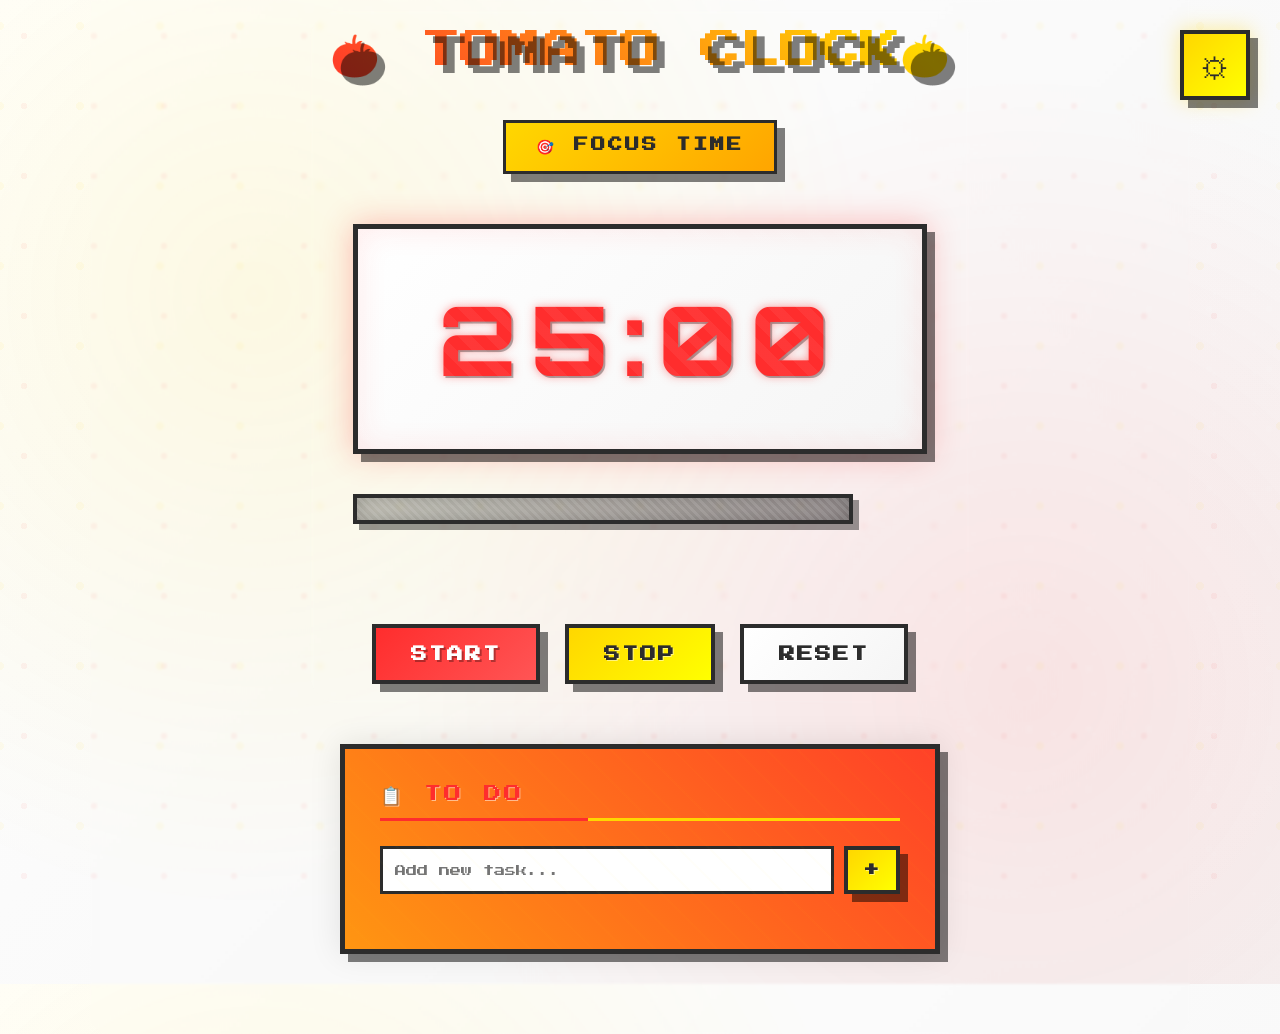
==== index.html @ a5214649 "Add tomato clock page. Co-authored-by: Cursor <cursoragent@cursor.com>" ====
<!DOCTYPE html>
<html lang="zh-CN">
<head>
    <meta charset="UTF-8">
    <meta name="viewport" content="width=device-width, initial-scale=1.0">
    <title>🍅 TOMATO CLOCK🍅 - 像素番茄时钟</title>
    <style>
        @import url('https://fonts.googleapis.com/css2?family=Press+Start+2P&display=swap');
        @import url('https://fonts.googleapis.com/css2?family=Orbitron:wght@400;700;900&display=swap');
        
        * {
            margin: 0;
            padding: 0;
            box-sizing: border-box;
        }

        :root {
            --primary-red: #FF2D2D;
            --secondary-red: #CC0000;
            --bright-red: #FF5555;
            --primary-yellow: #FFD700;
            --secondary-yellow: #FFA500;
            --bright-yellow: #FFFF00;
            --pure-white: #FFFFFF;
            --light-gray: #F5F5F5;
            --dark-gray: #2C2C2C;
            --pixel-shadow: 6px 6px 0px rgba(0,0,0,0.4);
            --pixel-shadow-small: 3px 3px 0px rgba(0,0,0,0.3);
            --pixel-shadow-large: 8px 8px 0px rgba(0,0,0,0.5);
            --glow-red: 0 0 20px rgba(255, 45, 45, 0.6);
            --glow-yellow: 0 0 20px rgba(255, 215, 0, 0.6);
            --glow-white: 0 0 15px rgba(255, 255, 255, 0.8);
        }

        body {
            font-family: 'Press Start 2P', cursive;
            min-height: 100vh;
            background: 
                radial-gradient(circle at 20% 30%, rgba(255, 215, 0, 0.1) 0%, transparent 50%),
                radial-gradient(circle at 80% 70%, rgba(255, 45, 45, 0.1) 0%, transparent 50%),
                linear-gradient(135deg, var(--pure-white) 0%, var(--light-gray) 100%);
            color: var(--dark-gray);
            overflow-x: hidden;
            transition: all 0.8s cubic-bezier(0.4, 0, 0.2, 1);
            position: relative;
        }

        body::before {
            content: '';
            position: fixed;
            top: 0;
            left: 0;
            right: 0;
            bottom: 0;
            background: 
                repeating-linear-gradient(
                    0deg,
                    transparent,
                    transparent 98px,
                    rgba(255, 255, 255, 0.03) 100px
                ),
                repeating-linear-gradient(
                    90deg,
                    transparent,
                    transparent 98px,
                    rgba(255, 255, 255, 0.03) 100px
                );
            pointer-events: none;
            z-index: 1;
        }

        body.work-mode {
            background: 
                radial-gradient(circle at 30% 40%, rgba(255, 85, 85, 0.3) 0%, transparent 50%),
                radial-gradient(circle at 70% 60%, rgba(204, 0, 0, 0.2) 0%, transparent 50%),
                linear-gradient(135deg, var(--primary-red) 0%, var(--secondary-red) 100%);
            color: var(--pure-white);
            box-shadow: inset 0 0 100px rgba(255, 45, 45, 0.1);
        }

        body.short-break-mode {
            background: 
                radial-gradient(circle at 40% 30%, rgba(255, 255, 0, 0.3) 0%, transparent 50%),
                radial-gradient(circle at 60% 70%, rgba(255, 165, 0, 0.2) 0%, transparent 50%),
                linear-gradient(135deg, var(--primary-yellow) 0%, var(--secondary-yellow) 100%);
            color: var(--dark-gray);
            box-shadow: inset 0 0 100px rgba(255, 215, 0, 0.1);
        }

        body.long-break-mode {
            background: 
                radial-gradient(circle at 50% 20%, rgba(255, 255, 0, 0.4) 0%, transparent 60%),
                radial-gradient(circle at 30% 80%, rgba(255, 165, 0, 0.3) 0%, transparent 50%),
                linear-gradient(135deg, var(--secondary-yellow) 0%, var(--bright-yellow) 50%, var(--primary-yellow) 100%);
            color: var(--dark-gray);
            box-shadow: inset 0 0 120px rgba(255, 215, 0, 0.15);
        }

        /* 像素装饰元素 */
        .pixel-bg {
            position: fixed;
            top: 0;
            left: 0;
            width: 100%;
            height: 100%;
            background-image: 
                radial-gradient(circle at 15% 15%, rgba(255,255,255,0.08) 3px, transparent 3px),
                radial-gradient(circle at 85% 85%, rgba(255,255,255,0.08) 2px, transparent 2px),
                radial-gradient(circle at 50% 20%, rgba(255,215,0,0.05) 4px, transparent 4px),
                radial-gradient(circle at 20% 80%, rgba(255,45,45,0.05) 3px, transparent 3px);
            background-size: 60px 60px, 40px 40px, 80px 80px, 70px 70px;
            background-position: 0 0, 20px 20px, 40px 10px, 10px 50px;
            pointer-events: none;
            z-index: 2;
            animation: pixelFloat 20s linear infinite;
        }

        @keyframes pixelFloat {
            0% { transform: translate(0, 0); }
            25% { transform: translate(-10px, -5px); }
            50% { transform: translate(0, -10px); }
            75% { transform: translate(10px, -5px); }
            100% { transform: translate(0, 0); }
        }

        .container {
            display: flex;
            flex-direction: column;
            align-items: center;
            max-width: 1000px;
            margin: 0 auto;
            padding: 30px;
            min-height: 100vh;
            position: relative;
            z-index: 10;
        }

        .container::before {
            content: '';
            position: absolute;
            top: -50px;
            left: -50px;
            right: -50px;
            bottom: -50px;
            background: rgba(255, 255, 255, 0.02);
            backdrop-filter: blur(1px);
            border-radius: 20px;
            z-index: -1;
        }

        /* 主计时器区域 */
        .main-timer {
            display: flex;
            flex-direction: column;
            align-items: center;
            justify-content: center;
            margin-bottom: 60px;
            position: relative;
        }

        .main-timer::before {
            content: '';
            position: absolute;
            top: -20px;
            left: -20px;
            right: -20px;
            bottom: -20px;
            background: rgba(255, 255, 255, 0.03);
            backdrop-filter: blur(2px);
            border-radius: 30px;
            z-index: -1;
        }

        .app-title {
            font-size: 2.5rem;
            margin-bottom: 40px;
            text-shadow: var(--pixel-shadow-large);
            animation: float 3s ease-in-out infinite, glow 2s ease-in-out infinite alternate;
            background: linear-gradient(45deg, var(--primary-red), var(--primary-yellow), var(--primary-red));
            background-size: 200% 200%;
            -webkit-background-clip: text;
            -webkit-text-fill-color: transparent;
            background-clip: text;
            position: relative;
        }

        .work-mode .app-title {
            background: linear-gradient(45deg, var(--pure-white), var(--bright-yellow), var(--pure-white));
            background-size: 200% 200%;
            -webkit-background-clip: text;
            -webkit-text-fill-color: transparent;
            background-clip: text;
            filter: drop-shadow(0 0 10px rgba(255, 255, 255, 0.8));
        }

        @keyframes float {
            0%, 100% { transform: translateY(0px) rotate(0deg); }
            25% { transform: translateY(-8px) rotate(1deg); }
            50% { transform: translateY(-15px) rotate(0deg); }
            75% { transform: translateY(-8px) rotate(-1deg); }
        }

        @keyframes glow {
            0% { filter: drop-shadow(0 0 10px rgba(255, 45, 45, 0.3)); }
            100% { filter: drop-shadow(0 0 20px rgba(255, 215, 0, 0.6)); }
        }

        .mode-badge {
            background: linear-gradient(135deg, var(--primary-yellow), var(--secondary-yellow));
            color: var(--dark-gray);
            padding: 15px 30px;
            border-radius: 0;
            font-size: 0.9rem;
            margin-bottom: 50px;
            box-shadow: var(--pixel-shadow-large);
            text-transform: uppercase;
            letter-spacing: 3px;
            border: 3px solid var(--dark-gray);
            position: relative;
            overflow: hidden;
            font-weight: bold;
            animation: badgePulse 2s ease-in-out infinite;
        }

        .mode-badge::before {
            content: '';
            position: absolute;
            top: 0;
            left: -100%;
            width: 100%;
            height: 100%;
            background: linear-gradient(90deg, transparent, rgba(255,255,255,0.4), transparent);
            animation: shine 3s infinite;
        }

        @keyframes shine {
            0% { left: -100%; }
            50% { left: 100%; }
            100% { left: 100%; }
        }

        @keyframes badgePulse {
            0%, 100% { transform: scale(1); }
            50% { transform: scale(1.05); }
        }

        .work-mode .mode-badge {
            background: linear-gradient(135deg, var(--pure-white), var(--light-gray));
            color: var(--primary-red);
            border-color: var(--pure-white);
            box-shadow: var(--glow-white);
        }

        .timer-wrapper {
            position: relative;
            margin-bottom: 60px;
        }

        .timer-display {
            font-family: 'Orbitron', 'Press Start 2P', monospace;
            font-size: 6rem;
            font-weight: 900;
            background: linear-gradient(135deg, var(--pure-white) 0%, var(--light-gray) 100%);
            color: var(--primary-red);
            padding: 50px 80px;
            border-radius: 0;
            box-shadow: 
                var(--pixel-shadow-large),
                inset 0 0 30px rgba(255, 45, 45, 0.1),
                0 0 30px rgba(255, 45, 45, 0.3);
            text-shadow: 
                2px 2px 0px rgba(0,0,0,0.3),
                0 0 10px rgba(255, 45, 45, 0.5);
            letter-spacing: 12px;
            border: 5px solid var(--dark-gray);
            position: relative;
            overflow: hidden;
            animation: timerGlow 3s ease-in-out infinite alternate;
        }

        .timer-display::before {
            content: '';
            position: absolute;
            top: 0;
            left: 0;
            right: 0;
            bottom: 0;
            background: 
                repeating-linear-gradient(
                    45deg,
                    transparent,
                    transparent 10px,
                    rgba(255, 255, 255, 0.05) 10px,
                    rgba(255, 255, 255, 0.05) 20px
                );
            pointer-events: none;
        }

        .timer-display::after {
            content: '';
            position: absolute;
            top: -2px;
            left: -2px;
            right: -2px;
            bottom: -2px;
            background: linear-gradient(45deg, var(--primary-red), var(--primary-yellow), var(--primary-red));
            background-size: 400% 400%;
            z-index: -1;
            animation: borderFlow 4s ease-in-out infinite;
        }

        @keyframes timerGlow {
            0% { 
                box-shadow: 
                    var(--pixel-shadow-large),
                    inset 0 0 30px rgba(255, 45, 45, 0.1),
                    0 0 30px rgba(255, 45, 45, 0.3);
            }
            100% { 
                box-shadow: 
                    var(--pixel-shadow-large),
                    inset 0 0 40px rgba(255, 45, 45, 0.2),
                    0 0 50px rgba(255, 45, 45, 0.5);
            }
        }

        @keyframes borderFlow {
            0% { background-position: 0% 50%; }
            50% { background-position: 100% 50%; }
            100% { background-position: 0% 50%; }
        }

        .work-mode .timer-display {
            background: linear-gradient(135deg, var(--primary-yellow) 0%, var(--bright-yellow) 100%);
            color: var(--dark-gray);
            border-color: var(--pure-white);
            box-shadow: 
                var(--pixel-shadow-large),
                inset 0 0 30px rgba(255, 215, 0, 0.1),
                0 0 40px rgba(255, 215, 0, 0.4);
            text-shadow: 
                2px 2px 0px rgba(0,0,0,0.3),
                0 0 10px rgba(255, 215, 0, 0.6);
        }

        .work-mode .timer-display::after {
            background: linear-gradient(45deg, var(--pure-white), var(--bright-yellow), var(--pure-white));
            background-size: 400% 400%;
        }

        .short-break-mode .timer-display,
        .long-break-mode .timer-display {
            background: linear-gradient(135deg, var(--pure-white) 0%, var(--light-gray) 50%, var(--pure-white) 100%);
            color: var(--primary-red);
            border-color: var(--dark-gray);
            box-shadow: 
                var(--pixel-shadow-large),
                inset 0 0 30px rgba(255, 215, 0, 0.1),
                0 0 40px rgba(255, 215, 0, 0.4);
            text-shadow: 
                2px 2px 0px rgba(0,0,0,0.3),
                0 0 10px rgba(255, 45, 45, 0.5);
        }

        .short-break-mode .timer-display::after,
        .long-break-mode .timer-display::after {
            background: linear-gradient(45deg, var(--primary-yellow), var(--primary-red), var(--primary-yellow));
            background-size: 400% 400%;
        }

        /* 精美像素风格进度条 */
        .progress-bar {
            width: 500px;
            height: 30px;
            background: linear-gradient(135deg, rgba(0,0,0,0.2), rgba(0,0,0,0.4));
            border: 4px solid currentColor;
            margin: 40px 0;
            position: relative;
            overflow: hidden;
            box-shadow: 
                var(--pixel-shadow),
                inset 0 0 20px rgba(0,0,0,0.3);
        }

        .progress-bar::before {
            content: '';
            position: absolute;
            top: 0;
            left: 0;
            right: 0;
            bottom: 0;
            background: repeating-linear-gradient(
                45deg,
                transparent 0px,
                transparent 3px,
                rgba(255,255,255,0.1) 3px,
                rgba(255,255,255,0.1) 6px
            );
            pointer-events: none;
        }

        .progress-fill {
            height: 100%;
            background: linear-gradient(
                90deg,
                currentColor 0%,
                rgba(255,255,255,0.9) 50%,
                currentColor 100%
            );
            width: 0%;
            transition: width 0.5s cubic-bezier(0.4, 0, 0.2, 1);
            position: relative;
            box-shadow: 0 0 15px currentColor;
            animation: progressPulse 2s ease-in-out infinite;
        }

        @keyframes progressPulse {
            0%, 100% { 
                box-shadow: 0 0 15px currentColor;
                filter: brightness(1);
            }
            50% { 
                box-shadow: 0 0 25px currentColor;
                filter: brightness(1.2);
            }
        }

        .progress-fill::before {
            content: '';
            position: absolute;
            top: 0;
            left: 0;
            right: 0;
            bottom: 0;
            background: repeating-linear-gradient(
                90deg,
                transparent 0px,
                transparent 8px,
                rgba(255,255,255,0.4) 8px,
                rgba(255,255,255,0.4) 12px,
                transparent 12px,
                transparent 20px
            );
            animation: progressFlow 2s linear infinite;
        }

        .progress-fill::after {
            content: '';
            position: absolute;
            top: 2px;
            left: 2px;
            right: 2px;
            bottom: 2px;
            background: linear-gradient(
                to right,
                rgba(255,255,255,0.3),
                transparent 30%,
                transparent 70%,
                rgba(255,255,255,0.3)
            );
        }

        @keyframes progressFlow {
            0% { transform: translateX(-100%); }
            100% { transform: translateX(100%); }
        }

        /* 精美控制按钮 */
        .controls {
            display: flex;
            gap: 25px;
            flex-wrap: wrap;
            justify-content: center;
        }

        .pixel-btn {
            font-family: 'Press Start 2P', cursive;
            font-size: 1rem;
            font-weight: bold;
            padding: 18px 35px;
            border: none;
            border-radius: 0;
            cursor: pointer;
            text-transform: uppercase;
            letter-spacing: 2px;
            transition: all 0.3s cubic-bezier(0.4, 0, 0.2, 1);
            box-shadow: var(--pixel-shadow-large);
            position: relative;
            border: 4px solid var(--dark-gray);
            overflow: hidden;
            z-index: 1;
        }

        .pixel-btn::before {
            content: '';
            position: absolute;
            top: 0;
            left: -100%;
            width: 100%;
            height: 100%;
            background: linear-gradient(90deg, transparent, rgba(255,255,255,0.3), transparent);
            transition: left 0.5s ease;
            z-index: -1;
        }

        .pixel-btn:hover::before {
            left: 100%;
        }

        .pixel-btn:hover {
            transform: translate(3px, 3px) scale(1.05);
            box-shadow: 3px 3px 0px rgba(0,0,0,0.4);
        }

        .pixel-btn:active {
            transform: translate(6px, 6px) scale(0.98);
            box-shadow: 1px 1px 0px rgba(0,0,0,0.3);
        }

        .btn-primary {
            background: linear-gradient(135deg, var(--primary-red), var(--bright-red));
            color: var(--pure-white);
            text-shadow: 2px 2px 0px rgba(0,0,0,0.3);
            animation: primaryGlow 2s ease-in-out infinite alternate;
        }

        @keyframes primaryGlow {
            0% { 
                box-shadow: 
                    var(--pixel-shadow-large),
                    0 0 20px rgba(255, 45, 45, 0.3);
            }
            100% { 
                box-shadow: 
                    var(--pixel-shadow-large),
                    0 0 30px rgba(255, 45, 45, 0.5);
            }
        }

        .btn-secondary {
            background: linear-gradient(135deg, var(--primary-yellow), var(--bright-yellow));
            color: var(--dark-gray);
            text-shadow: 1px 1px 0px rgba(255,255,255,0.5);
            animation: secondaryGlow 2s ease-in-out infinite alternate;
        }

        @keyframes secondaryGlow {
            0% { 
                box-shadow: 
                    var(--pixel-shadow-large),
                    0 0 15px rgba(255, 215, 0, 0.3);
            }
            100% { 
                box-shadow: 
                    var(--pixel-shadow-large),
                    0 0 25px rgba(255, 215, 0, 0.5);
            }
        }

        .btn-tertiary {
            background: linear-gradient(135deg, var(--pure-white), var(--light-gray));
            color: var(--dark-gray);
            text-shadow: 1px 1px 0px rgba(255,255,255,0.8);
            animation: tertiaryGlow 2s ease-in-out infinite alternate;
        }

        @keyframes tertiaryGlow {
            0% { 
                box-shadow: 
                    var(--pixel-shadow-large),
                    0 0 10px rgba(255, 255, 255, 0.3);
            }
            100% { 
                box-shadow: 
                    var(--pixel-shadow-large),
                    0 0 20px rgba(255, 255, 255, 0.5);
            }
        }

        .work-mode .btn-primary {
            background: linear-gradient(135deg, var(--primary-yellow), var(--bright-yellow));
            color: var(--dark-gray);
            text-shadow: 1px 1px 0px rgba(255,255,255,0.5);
        }

        .work-mode .btn-secondary {
            background: linear-gradient(135deg, var(--pure-white), var(--light-gray));
            color: var(--primary-red);
            text-shadow: 1px 1px 0px rgba(255,255,255,0.8);
        }

        .work-mode .btn-tertiary {
            background: linear-gradient(135deg, var(--light-gray), var(--pure-white));
            color: var(--dark-gray);
            border-color: var(--pure-white);
        }

        /* 精美设置按钮 */
        .settings-trigger {
            position: fixed;
            top: 30px;
            right: 30px;
            width: 70px;
            height: 70px;
            background: linear-gradient(135deg, var(--primary-yellow), var(--bright-yellow));
            border: 4px solid var(--dark-gray);
            cursor: pointer;
            display: flex;
            align-items: center;
            justify-content: center;
            font-size: 1.8rem;
            box-shadow: 
                var(--pixel-shadow-large),
                0 0 20px rgba(255, 215, 0, 0.4);
            transition: all 0.4s cubic-bezier(0.4, 0, 0.2, 1);
            z-index: 1000;
            animation: settingsPulse 3s ease-in-out infinite;
            overflow: hidden;
        }

        .settings-trigger::before {
            content: '';
            position: absolute;
            top: 0;
            left: 0;
            right: 0;
            bottom: 0;
            background: radial-gradient(circle, rgba(255,255,255,0.3) 0%, transparent 70%);
            opacity: 0;
            transition: opacity 0.3s ease;
        }

        .settings-trigger:hover::before {
            opacity: 1;
        }

        .settings-trigger:hover {
            transform: rotate(180deg) scale(1.1);
            box-shadow: 
                var(--pixel-shadow-large),
                0 0 30px rgba(255, 215, 0, 0.6);
        }

        @keyframes settingsPulse {
            0%, 100% { 
                box-shadow: 
                    var(--pixel-shadow-large),
                    0 0 20px rgba(255, 215, 0, 0.4);
            }
            50% { 
                box-shadow: 
                    var(--pixel-shadow-large),
                    0 0 35px rgba(255, 215, 0, 0.6);
            }
        }

        .work-mode .settings-trigger {
            background: linear-gradient(135deg, var(--pure-white), var(--light-gray));
            color: var(--primary-red);
            border-color: var(--pure-white);
            box-shadow: 
                var(--pixel-shadow-large),
                0 0 20px rgba(255, 255, 255, 0.6);
        }

        .work-mode .settings-trigger:hover {
            box-shadow: 
                var(--pixel-shadow-large),
                0 0 40px rgba(255, 255, 255, 0.8);
        }

        /* 任务区域 */
        .task-section {
            width: 100%;
            max-width: 600px;
            background: 
                linear-gradient(135deg, rgba(255,255,255,0.95) 0%, rgba(248,248,248,0.95) 100%);
            backdrop-filter: blur(20px);
            border: 5px solid var(--dark-gray);
            box-shadow: 
                var(--pixel-shadow-large),
                0 0 30px rgba(0,0,0,0.1),
                inset 0 0 30px rgba(255,255,255,0.1);
            padding: 35px;
            color: var(--dark-gray);
            position: relative;
            overflow: hidden;
        }

        .task-section::before {
            content: '';
            position: absolute;
            top: 0;
            left: 0;
            right: 0;
            bottom: 0;
            background: repeating-linear-gradient(
                45deg,
                transparent 0px,
                transparent 20px,
                rgba(255,215,0,0.02) 20px,
                rgba(255,215,0,0.02) 22px
            );
            pointer-events: none;
        }

        .task-section::after {
            content: '';
            position: absolute;
            top: -2px;
            left: -2px;
            right: -2px;
            bottom: -2px;
            background: linear-gradient(45deg, var(--primary-yellow), var(--primary-red), var(--primary-yellow));
            background-size: 400% 400%;
            z-index: -1;
            animation: taskBorder 6s ease-in-out infinite;
        }

        @keyframes taskBorder {
            0%, 100% { background-position: 0% 50%; }
            50% { background-position: 100% 50%; }
        }

        .work-mode .task-section {
            background: 
                linear-gradient(135deg, rgba(255,255,255,0.98) 0%, rgba(255,255,255,0.95) 100%);
            border-color: var(--pure-white);
            box-shadow: 
                var(--pixel-shadow-large),
                0 0 40px rgba(255,255,255,0.3),
                inset 0 0 30px rgba(255,215,0,0.1);
        }

        .work-mode .task-section::after {
            background: linear-gradient(45deg, var(--pure-white), var(--bright-yellow), var(--pure-white));
            background-size: 400% 400%;
        }

        .section-header {
            font-size: 1.1rem;
            margin-bottom: 25px;
            color: var(--primary-red);
            text-transform: uppercase;
            letter-spacing: 2px;
            border-bottom: 3px solid var(--primary-yellow);
            padding-bottom: 12px;
            position: relative;
            text-shadow: 1px 1px 0px rgba(255,255,255,0.5);
            animation: headerGlow 2s ease-in-out infinite alternate;
        }

        .section-header::after {
            content: '';
            position: absolute;
            bottom: -3px;
            left: 0;
            width: 40%;
            height: 3px;
            background: var(--primary-red);
            animation: headerUnderline 3s ease-in-out infinite;
        }

        @keyframes headerGlow {
            0% { text-shadow: 1px 1px 0px rgba(255,255,255,0.5); }
            100% { text-shadow: 2px 2px 4px rgba(255,45,45,0.3); }
        }

        @keyframes headerUnderline {
            0%, 100% { width: 40%; }
            50% { width: 80%; }
        }

        /* 任务列表 */
        .task-input-group {
            display: flex;
            gap: 10px;
            margin-bottom: 20px;
        }

        .pixel-input {
            font-family: 'Press Start 2P', cursive;
            flex: 1;
            padding: 12px;
            border: 3px solid var(--dark-gray);
            background: var(--pure-white);
            font-size: 0.7rem;
            color: var(--dark-gray);
        }

        .pixel-input:focus {
            outline: none;
            border-color: var(--primary-red);
            box-shadow: 0 0 0 2px var(--primary-yellow);
        }

        .task-item {
            background: var(--light-gray);
            border: 2px solid var(--dark-gray);
            padding: 15px;
            margin-bottom: 10px;
            display: flex;
            justify-content: space-between;
            align-items: center;
            transition: all 0.3s ease;
        }

        .task-item.current {
            background: var(--primary-yellow);
            border-color: var(--primary-red);
            box-shadow: var(--pixel-shadow-small);
        }

        .task-text {
            font-size: 0.7rem;
            flex: 1;
            text-align: left;
        }

        .task-actions {
            display: flex;
            gap: 8px;
        }

        .mini-btn {
            width: 30px;
            height: 30px;
            border: 2px solid var(--dark-gray);
            background: var(--pure-white);
            cursor: pointer;
            display: flex;
            align-items: center;
            justify-content: center;
            font-size: 0.8rem;
            transition: all 0.2s ease;
        }

        .mini-btn:hover {
            background: var(--primary-yellow);
        }



        /* 设置模态框 */
        .settings-modal {
            position: fixed;
            top: 0;
            left: 0;
            width: 100%;
            height: 100%;
            background: rgba(0,0,0,0.8);
            display: none;
            align-items: center;
            justify-content: center;
            z-index: 1000;
        }

        .settings-panel {
            background: var(--pure-white);
            border: 4px solid var(--dark-gray);
            box-shadow: 8px 8px 0px rgba(0,0,0,0.4);
            padding: 40px;
            width: 90%;
            max-width: 600px;
            color: var(--dark-gray);
        }

        .setting-row {
            display: flex;
            justify-content: space-between;
            align-items: center;
            margin-bottom: 20px;
            padding-bottom: 15px;
            border-bottom: 1px solid var(--light-gray);
        }

        .setting-label {
            font-size: 0.8rem;
            text-transform: uppercase;
        }

        .setting-control {
            display: flex;
            align-items: center;
            gap: 10px;
        }

        .number-input {
            width: 80px;
            padding: 8px;
            border: 2px solid var(--dark-gray);
            background: var(--light-gray);
            font-family: 'Press Start 2P', cursive;
            font-size: 0.7rem;
            text-align: center;
        }

        .checkbox-pixel {
            width: 20px;
            height: 20px;
            border: 2px solid var(--dark-gray);
            background: var(--pure-white);
            position: relative;
            cursor: pointer;
        }

        .checkbox-pixel.checked {
            background: var(--primary-red);
        }

        .checkbox-pixel.checked::after {
            content: '✓';
            position: absolute;
            top: 50%;
            left: 50%;
            transform: translate(-50%, -50%);
            color: var(--pure-white);
            font-size: 0.8rem;
        }

        /* 通知横幅 */
        .notification-banner {
            position: fixed;
            top: 20px;
            left: 50%;
            transform: translateX(-50%);
            background: var(--primary-yellow);
            border: 3px solid var(--dark-gray);
            padding: 15px 25px;
            box-shadow: var(--pixel-shadow);
            z-index: 999;
            font-size: 0.8rem;
            text-transform: uppercase;
            letter-spacing: 1px;
            display: none;
        }

        /* 精美响应式设计 */
        @media (max-width: 1200px) {
            .container {
                grid-template-columns: 1fr;
                gap: 40px;
                max-width: 900px;
            }

            .sidebar {
                width: 100%;
                order: -1;
            }

            .main-timer {
                min-height: 70vh;
            }
        }

        @media (max-width: 768px) {
            .app-title {
                font-size: 2rem;
                margin-bottom: 30px;
            }

            .timer-display {
                font-size: 4.5rem;
                padding: 40px 50px;
                letter-spacing: 8px;
            }

            .progress-bar {
                width: 400px;
            }

            .controls {
                gap: 20px;
            }

            .pixel-btn {
                font-size: 0.9rem;
                padding: 15px 28px;
            }

            .sidebar {
                padding: 30px;
            }

            .stats-grid {
                grid-template-columns: 1fr 1fr;
                gap: 15px;
            }

            .container {
                padding: 20px;
            }
        }

        @media (max-width: 480px) {
            .app-title {
                font-size: 1.6rem;
                margin-bottom: 25px;
            }

            .timer-display {
                font-size: 3.5rem;
                padding: 30px 40px;
                letter-spacing: 6px;
            }

            .progress-bar {
                width: 300px;
                height: 25px;
            }

            .pixel-btn {
                font-size: 0.8rem;
                padding: 12px 20px;
                letter-spacing: 1px;
            }

            .controls {
                gap: 15px;
            }

            .stats-grid {
                grid-template-columns: 1fr;
                gap: 12px;
            }

            .stat-card {
                padding: 15px;
            }

            .stat-number {
                font-size: 1.5rem;
            }

            .container {
                padding: 15px;
                gap: 25px;
            }

            .sidebar {
                padding: 25px;
            }

            .settings-trigger {
                width: 60px;
                height: 60px;
                font-size: 1.5rem;
                top: 20px;
                right: 20px;
            }
        }

        @media (max-width: 360px) {
            .timer-display {
                font-size: 2.8rem;
                padding: 25px 30px;
                letter-spacing: 4px;
            }

            .progress-bar {
                width: 250px;
                height: 20px;
            }

            .pixel-btn {
                font-size: 0.7rem;
                padding: 10px 15px;
            }

            .app-title {
                font-size: 1.4rem;
            }

            .mode-badge {
                font-size: 0.7rem;
                padding: 12px 20px;
            }
        }

        /* 精美动画效果 */
        @keyframes pulse {
            0% { transform: scale(1); }
            50% { transform: scale(1.05); }
            100% { transform: scale(1); }
        }

        .timer-complete {
            animation: 
                pulse 0.5s ease-in-out 3,
                completionGlow 2s ease-in-out;
        }

        @keyframes completionGlow {
            0% { 
                box-shadow: 
                    var(--pixel-shadow-large),
                    0 0 30px currentColor;
            }
            50% { 
                box-shadow: 
                    var(--pixel-shadow-large),
                    0 0 60px currentColor,
                    0 0 100px rgba(255, 215, 0, 0.5);
            }
            100% { 
                box-shadow: 
                    var(--pixel-shadow-large),
                    0 0 30px currentColor;
            }
        }

        /* 闪烁特效 */
        @keyframes sparkle {
            0%, 100% { opacity: 0; transform: scale(0); }
            50% { opacity: 1; transform: scale(1); }
        }

        .sparkle {
            position: absolute;
            width: 6px;
            height: 6px;
            background: var(--bright-yellow);
            animation: sparkle 1s ease-in-out infinite;
        }

        .sparkle:nth-child(1) { top: 20%; left: 20%; animation-delay: 0s; }
        .sparkle:nth-child(2) { top: 20%; right: 20%; animation-delay: 0.2s; }
        .sparkle:nth-child(3) { bottom: 20%; left: 20%; animation-delay: 0.4s; }
        .sparkle:nth-child(4) { bottom: 20%; right: 20%; animation-delay: 0.6s; }
        .sparkle:nth-child(5) { top: 50%; left: 10%; animation-delay: 0.1s; }
        .sparkle:nth-child(6) { top: 50%; right: 10%; animation-delay: 0.3s; }

        @keyframes slideIn {
            from { transform: translateX(100%); opacity: 0; }
            to { transform: translateX(0); opacity: 1; }
        }

        .slide-in {
            animation: slideIn 0.5s ease-out;
        }

        /* 像素装饰点 */
        .pixel-decoration {
            position: absolute;
            width: 8px;
            height: 8px;
            background: currentColor;
            opacity: 0.3;
        }
    </style>
</head>
<body>
    <div class="pixel-bg"></div>
    
    <!-- 设置按钮 -->
    <div class="settings-trigger" onclick="toggleSettings()">⚙</div>

    <!-- 通知横幅 -->
    <div id="notificationBanner" class="notification-banner">
        <span>🔔 点击启用桌面通知获得更好体验</span>
        <button class="mini-btn" onclick="requestNotificationPermission()" style="margin-left: 15px;">启用</button>
    </div>

    <div class="container">
        <!-- 主计时器区域 -->
        <div class="main-timer">
            <h1 class="app-title">🍅 TOMATO CLOCK🍅</h1>
            
            <div class="mode-badge" id="modeBadge">🎯 FOCUS TIME</div>
            
            <div class="timer-wrapper">
                <div class="timer-display" id="timerDisplay">25:00</div>
                <div class="progress-bar">
                    <div class="progress-fill" id="progressFill"></div>
                </div>
            </div>

            <div class="controls">
                <button class="pixel-btn btn-primary" id="startPauseBtn" onclick="toggleTimer()">START</button>
                <button class="pixel-btn btn-secondary" onclick="resetTimer()">STOP</button>
                <button class="pixel-btn btn-tertiary" onclick="skipTimer()">RESET</button>
            </div>
        </div>

        <!-- 任务区域 -->
        <div class="task-section slide-in">
            <div class="section-header">📋 TO DO</div>
            <div class="task-input-group">
                <input type="text" class="pixel-input" id="taskInput" placeholder="Add new task...">
                <button class="pixel-btn btn-secondary" onclick="addTask()" style="padding: 12px 15px;">+</button>
            </div>
            <div id="taskList"></div>
        </div>
    </div>

    <!-- 设置模态框 -->
    <div class="settings-modal" id="settingsModal">
        <div class="settings-panel">
            <h2 class="section-header" style="border: none; text-align: center; margin-bottom: 30px;">⚙️ SETTINGS</h2>
            
            <div class="setting-row">
                <span class="setting-label">Work Duration</span>
                <div class="setting-control">
                    <input type="number" class="number-input" id="workDuration" min="1" max="60" value="25">
                    <span>min</span>
                </div>
            </div>

            <div class="setting-row">
                <span class="setting-label">Short Break</span>
                <div class="setting-control">
                    <input type="number" class="number-input" id="shortBreakDuration" min="1" max="30" value="5">
                    <span>min</span>
                </div>
            </div>

            <div class="setting-row">
                <span class="setting-label">Long Break</span>
                <div class="setting-control">
                    <input type="number" class="number-input" id="longBreakDuration" min="1" max="60" value="15">
                    <span>min</span>
                </div>
            </div>

            <div class="setting-row">
                <span class="setting-label">Long Break Interval</span>
                <div class="setting-control">
                    <input type="number" class="number-input" id="longBreakInterval" min="2" max="10" value="4">
                    <span>cycles</span>
                </div>
            </div>

            <div class="setting-row">
                <span class="setting-label">Auto Start</span>
                <div class="setting-control">
                    <div class="checkbox-pixel" id="autoStartCheck" onclick="toggleCheckbox('autoStart')"></div>
                </div>
            </div>

            <div class="setting-row">
                <span class="setting-label">Sound Alerts</span>
                <div class="setting-control">
                    <div class="checkbox-pixel checked" id="soundCheck" onclick="toggleCheckbox('sound')"></div>
                </div>
            </div>

            <div style="display: flex; gap: 15px; margin-top: 30px; justify-content: center;">
                <button class="pixel-btn btn-primary" onclick="saveSettings()">SAVE</button>
                <button class="pixel-btn btn-secondary" onclick="toggleSettings()">CANCEL</button>
            </div>
        </div>
    </div>

    <script>
        // 番茄时钟核心类
        class PixelPomodoro {
            constructor() {
                // 计时器状态
                this.isRunning = false;
                this.isPaused = false;
                this.currentMode = 'work'; // 'work', 'shortBreak', 'longBreak'
                this.timeLeft = 25 * 60; // 秒
                this.timerId = null;
                
                // 设置配置
                this.config = {
                    workDuration: 25,
                    shortBreakDuration: 5,
                    longBreakDuration: 15,
                    longBreakInterval: 4,
                    autoStart: true,
                    sound: true
                };
                

                
                // 任务管理
                this.tasks = [];
                this.currentTaskId = null;
                
                // 初始化应用
                this.init();
            }

            init() {
                this.loadData();
                this.updateDisplay();
                this.updateProgressBar();
                this.checkNotificationPermission();
                this.setupKeyboardShortcuts();
                this.renderTasks();
            }



            setupKeyboardShortcuts() {
                document.addEventListener('keydown', (e) => {
                    if (e.target.matches('input, textarea')) return;
                    
                    switch(e.key) {
                        case ' ':
                            e.preventDefault();
                            this.toggleTimer();
                            break;
                        case 'r':
                            if (e.ctrlKey) {
                                e.preventDefault();
                                this.resetTimer();
                            }
                            break;
                        case 's':
                            if (e.ctrlKey) {
                                e.preventDefault();
                                this.skipTimer();
                            }
                            break;
                    }
                });
            }

            // 计时器控制
            toggleTimer() {
                if (this.isRunning) {
                    this.pauseTimer();
                } else {
                    this.startTimer();
                }
            }

            startTimer() {
                this.isRunning = true;
                this.isPaused = false;
                
                this.timerId = setInterval(() => {
                    this.timeLeft--;
                    this.updateDisplay();
                    this.updateProgressBar();
                    this.updatePageTitle();
                    
                    if (this.timeLeft <= 0) {
                        this.completeTimer();
                    }
                }, 1000);
                
                document.getElementById('startPauseBtn').textContent = 'PAUSE';
                this.updatePageTitle();
            }

            pauseTimer() {
                this.isRunning = false;
                this.isPaused = true;
                clearInterval(this.timerId);
                
                document.getElementById('startPauseBtn').textContent = 'START';
                document.title = '⏸️ TOMATO CLOCK🍅 - PAUSED';
            }

            resetTimer() {
                this.isRunning = false;
                this.isPaused = false;
                clearInterval(this.timerId);
                
                this.timeLeft = this.getCurrentDuration() * 60;
                this.updateDisplay();
                this.updateProgressBar();
                
                document.getElementById('startPauseBtn').textContent = 'START';
                document.title = '🍅 TOMATO CLOCK🍅 - 像素番茄时钟';
            }

            skipTimer() {
                clearInterval(this.timerId);
                this.completeTimer();
            }

            completeTimer() {
                this.isRunning = false;
                clearInterval(this.timerId);
                
                // 播放提醒
                this.playAlert();
                this.showNotification();
                this.showVisualFeedback();
                
                // 切换模式
                this.switchMode();
                
                // 自动开始（如果启用）
                if (this.config.autoStart) {
                    setTimeout(() => {
                        this.startTimer();
                    }, 3000);
                }
                
                this.saveData();
            }

            switchMode() {
                if (this.currentMode === 'work') {
                    // 简单的短休息轮换
                    this.currentMode = 'shortBreak';
                } else {
                    this.currentMode = 'work';
                }
                
                this.timeLeft = this.getCurrentDuration() * 60;
                this.updateDisplay();
                this.updateProgressBar();
                this.updateBodyMode();
                document.getElementById('startPauseBtn').textContent = 'START';
            }

            getCurrentDuration() {
                switch(this.currentMode) {
                    case 'work': return this.config.workDuration;
                    case 'shortBreak': return this.config.shortBreakDuration;
                    case 'longBreak': return this.config.longBreakDuration;
                    default: return this.config.workDuration;
                }
            }

            // 显示更新
            updateDisplay() {
                const minutes = Math.floor(this.timeLeft / 60);
                const seconds = this.timeLeft % 60;
                const timeString = `${minutes.toString().padStart(2, '0')}:${seconds.toString().padStart(2, '0')}`;
                
                document.getElementById('timerDisplay').textContent = timeString;
                
                // 更新模式徽章
                const modeTexts = {
                    'work': '🎯 FOCUS TIME',
                    'shortBreak': '☕ SHORT BREAK',
                    'longBreak': '🌴 LONG BREAK'
                };
                document.getElementById('modeBadge').textContent = modeTexts[this.currentMode];
            }

            updateProgressBar() {
                const totalTime = this.getCurrentDuration() * 60;
                const progress = ((totalTime - this.timeLeft) / totalTime) * 100;
                document.getElementById('progressFill').style.width = `${Math.max(0, Math.min(100, progress))}%`;
            }

            updateBodyMode() {
                document.body.className = `${this.currentMode}-mode`;
            }

            updatePageTitle() {
                const minutes = Math.floor(this.timeLeft / 60);
                const seconds = this.timeLeft % 60;
                const timeString = `${minutes.toString().padStart(2, '0')}:${seconds.toString().padStart(2, '0')}`;
                
                const modeEmojis = {
                    'work': '🍅',
                    'shortBreak': '☕',
                    'longBreak': '🌴'
                };
                
                if (this.isRunning) {
                    document.title = `${modeEmojis[this.currentMode]} ${timeString} - TOMATO CLOCK🍅`;
                }
            }



            // 提醒功能
            playAlert() {
                if (!this.config.sound) return;
                
                try {
                    const audioContext = new (window.AudioContext || window.webkitAudioContext)();
                    const oscillator = audioContext.createOscillator();
                    const gainNode = audioContext.createGain();
                    
                    oscillator.connect(gainNode);
                    gainNode.connect(audioContext.destination);
                    
                    oscillator.frequency.setValueAtTime(800, audioContext.currentTime);
                    oscillator.frequency.setValueAtTime(600, audioContext.currentTime + 0.1);
                    oscillator.frequency.setValueAtTime(800, audioContext.currentTime + 0.2);
                    
                    gainNode.gain.setValueAtTime(0.3, audioContext.currentTime);
                    gainNode.gain.exponentialRampToValueAtTime(0.01, audioContext.currentTime + 0.5);
                    
                    oscillator.start(audioContext.currentTime);
                    oscillator.stop(audioContext.currentTime + 0.5);
                } catch (e) {
                    console.log('音频播放失败:', e);
                }
            }

            showNotification() {
                if (Notification.permission === 'granted') {
                    const messages = {
                        'work': '🍅 专注时间结束！休息一下吧！',
                        'shortBreak': '☕ 短休息结束！继续专注工作！',
                        'longBreak': '🌴 长休息结束！开始新的工作周期！'
                    };
                    
                    new Notification('TOMATO CLOCK🍅', {
                        body: messages[this.currentMode],
                        icon: '🍅',
                        tag: 'pomodoro'
                    });
                }
            }

            showVisualFeedback() {
                const timer = document.getElementById('timerDisplay');
                timer.classList.add('timer-complete');
                setTimeout(() => {
                    timer.classList.remove('timer-complete');
                }, 1500);
            }

            checkNotificationPermission() {
                if ('Notification' in window && Notification.permission === 'default') {
                    document.getElementById('notificationBanner').style.display = 'block';
                }
            }

            requestNotificationPermission() {
                if ('Notification' in window) {
                    Notification.requestPermission().then(permission => {
                        if (permission === 'granted') {
                            document.getElementById('notificationBanner').style.display = 'none';
                        }
                    });
                }
            }

            // 任务管理
            addTask(text = null) {
                const input = document.getElementById('taskInput');
                const taskText = text || input.value.trim();
                
                if (taskText) {
                    const task = {
                        id: Date.now(),
                        text: taskText,
                        completed: false,
                        isCurrent: false
                    };
                    
                    this.tasks.push(task);
                    this.saveData();
                    this.renderTasks();
                    input.value = '';
                }
            }

            removeTask(id) {
                this.tasks = this.tasks.filter(task => task.id !== id);
                if (this.currentTaskId === id) {
                    this.currentTaskId = null;
                }
                this.saveData();
                this.renderTasks();
            }

            setCurrentTask(id) {
                this.tasks.forEach(task => {
                    task.isCurrent = task.id === id;
                });
                this.currentTaskId = id;
                this.saveData();
                this.renderTasks();
            }

            renderTasks() {
                const taskList = document.getElementById('taskList');
                taskList.innerHTML = '';
                
                this.tasks.forEach(task => {
                    const taskElement = document.createElement('div');
                    taskElement.className = `task-item ${task.isCurrent ? 'current' : ''}`;
                    taskElement.innerHTML = `
                        <span class="task-text">${task.text}</span>
                        <div class="task-actions">
                            <button class="mini-btn" onclick="pomodoro.setCurrentTask(${task.id})" title="设为当前任务">
                                ${task.isCurrent ? '🎯' : '○'}
                            </button>
                            <button class="mini-btn" onclick="pomodoro.removeTask(${task.id})" title="删除任务">
                                ✕
                            </button>
                        </div>
                    `;
                    taskList.appendChild(taskElement);
                });
            }

            // 设置管理
            loadSettings() {
                Object.keys(this.config).forEach(key => {
                    const element = document.getElementById(key === 'autoStart' ? 'autoStartCheck' : 
                                                         key === 'sound' ? 'soundCheck' : key);
                    if (element) {
                        if (key === 'autoStart' || key === 'sound') {
                            element.className = this.config[key] ? 'checkbox-pixel checked' : 'checkbox-pixel';
                        } else {
                            element.value = this.config[key];
                        }
                    }
                });
            }

            saveSettings() {
                this.config.workDuration = parseInt(document.getElementById('workDuration').value);
                this.config.shortBreakDuration = parseInt(document.getElementById('shortBreakDuration').value);
                this.config.longBreakDuration = parseInt(document.getElementById('longBreakDuration').value);
                this.config.longBreakInterval = parseInt(document.getElementById('longBreakInterval').value);
                
                this.saveData();
                this.resetTimer();
                toggleSettings();
            }



            // 数据持久化
            saveData() {
                const data = {
                    config: this.config,
                    stats: this.stats,
                    tasks: this.tasks,
                    currentTaskId: this.currentTaskId
                };
                localStorage.setItem('pixelPomodoro', JSON.stringify(data));
            }

            loadData() {
                const saved = localStorage.getItem('pixelPomodoro');
                if (saved) {
                    const data = JSON.parse(saved);
                    this.config = { ...this.config, ...data.config };
                    this.stats = { ...this.stats, ...data.stats };
                    this.tasks = data.tasks || [];
                    this.currentTaskId = data.currentTaskId;
                }
                this.loadSettings();
            }
        }

        // 全局变量和函数
        let pomodoro;

        // 初始化应用
        document.addEventListener('DOMContentLoaded', () => {
            pomodoro = new PixelPomodoro();
        });

        // 全局函数（HTML调用）
        function toggleTimer() {
            pomodoro.toggleTimer();
        }

        function resetTimer() {
            pomodoro.resetTimer();
        }

        function skipTimer() {
            pomodoro.skipTimer();
        }

        function addTask() {
            pomodoro.addTask();
        }

        function requestNotificationPermission() {
            pomodoro.requestNotificationPermission();
        }

        function toggleSettings() {
            const modal = document.getElementById('settingsModal');
            modal.style.display = modal.style.display === 'flex' ? 'none' : 'flex';
        }

        function saveSettings() {
            pomodoro.saveSettings();
        }

        function resetStats() {
            pomodoro.resetStats();
        }

        function toggleCheckbox(type) {
            const checkbox = document.getElementById(type === 'autoStart' ? 'autoStartCheck' : 'soundCheck');
            const isChecked = checkbox.classList.contains('checked');
            
            if (isChecked) {
                checkbox.classList.remove('checked');
                pomodoro.config[type === 'autoStart' ? 'autoStart' : 'sound'] = false;
            } else {
                checkbox.classList.add('checked');
                pomodoro.config[type === 'autoStart' ? 'autoStart' : 'sound'] = true;
            }
        }

        // 点击模态框外部关闭
        document.getElementById('settingsModal').addEventListener('click', (e) => {
            if (e.target === e.currentTarget) {
                toggleSettings();
            }
        });

        // 任务输入回车添加
        document.getElementById('taskInput').addEventListener('keypress', (e) => {
            if (e.key === 'Enter') {
                addTask();
            }
        });

        // 页面可见性变化处理
        document.addEventListener('visibilitychange', () => {
            if (pomodoro && pomodoro.isRunning) {
                pomodoro.updatePageTitle();
            }
        });
    </script>
</body>
</html>
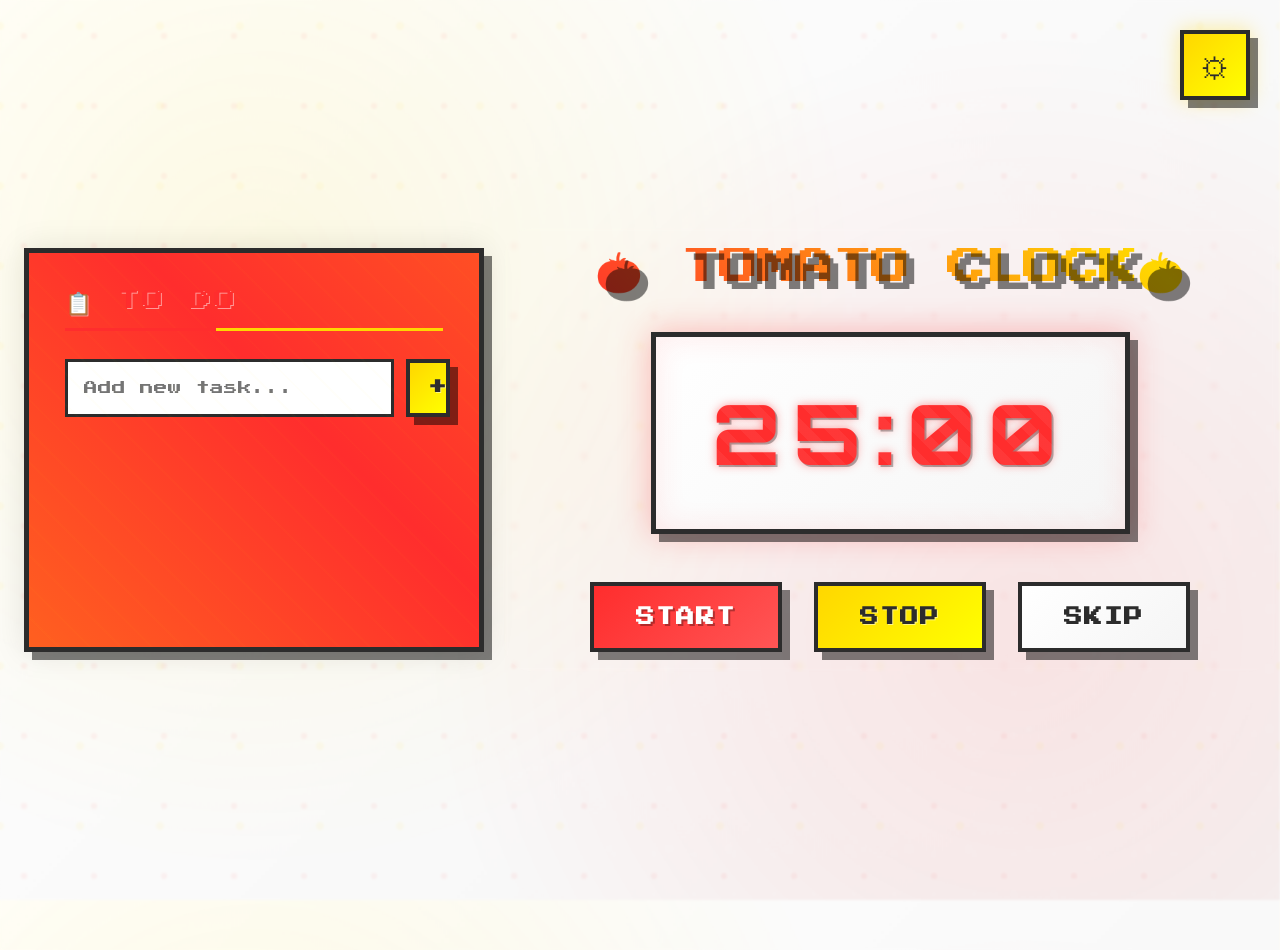
==== commit 21ff8247: "taskchange" ====
--- a/index.html
+++ b/index.html
@@ -124,12 +124,14 @@
         }
 
         .container {
-            display: flex;
-            flex-direction: column;
-            align-items: center;
-            max-width: 1000px;
+            display: grid;
+            grid-template-columns: minmax(420px, 560px) minmax(0, 1fr);
+            align-items: stretch;
+            align-content: center;
+            gap: 64px;
+            max-width: 1680px;
             margin: 0 auto;
-            padding: 30px;
+            padding: 48px 40px;
             min-height: 100vh;
             position: relative;
             z-index: 10;
@@ -153,8 +155,8 @@
             display: flex;
             flex-direction: column;
             align-items: center;
-            justify-content: center;
-            margin-bottom: 60px;
+            justify-content: flex-start;
+            margin-bottom: 0;
             position: relative;
         }
 
@@ -172,8 +174,8 @@
         }
 
         .app-title {
-            font-size: 2.5rem;
-            margin-bottom: 40px;
+            font-size: 3.1rem;
+            margin-bottom: 36px;
             text-shadow: var(--pixel-shadow-large);
             animation: float 3s ease-in-out infinite, glow 2s ease-in-out infinite alternate;
             background: linear-gradient(45deg, var(--primary-red), var(--primary-yellow), var(--primary-red));
@@ -205,64 +207,45 @@
             100% { filter: drop-shadow(0 0 20px rgba(255, 215, 0, 0.6)); }
         }
 
-        .mode-badge {
-            background: linear-gradient(135deg, var(--primary-yellow), var(--secondary-yellow));
+        .current-task-display {
+            display: none;
+            max-width: 760px;
+            margin: 0 20px 44px;
+            padding: 18px 36px;
+            border: 4px solid var(--dark-gray);
+            background: var(--primary-yellow);
+            box-shadow: var(--pixel-shadow);
             color: var(--dark-gray);
-            padding: 15px 30px;
-            border-radius: 0;
-            font-size: 0.9rem;
-            margin-bottom: 50px;
-            box-shadow: var(--pixel-shadow-large);
-            text-transform: uppercase;
-            letter-spacing: 3px;
-            border: 3px solid var(--dark-gray);
-            position: relative;
-            overflow: hidden;
-            font-weight: bold;
-            animation: badgePulse 2s ease-in-out infinite;
-        }
-
-        .mode-badge::before {
-            content: '';
-            position: absolute;
-            top: 0;
-            left: -100%;
-            width: 100%;
-            height: 100%;
-            background: linear-gradient(90deg, transparent, rgba(255,255,255,0.4), transparent);
-            animation: shine 3s infinite;
-        }
-
-        @keyframes shine {
-            0% { left: -100%; }
-            50% { left: 100%; }
-            100% { left: 100%; }
-        }
-
-        @keyframes badgePulse {
-            0%, 100% { transform: scale(1); }
-            50% { transform: scale(1.05); }
-        }
-
-        .work-mode .mode-badge {
-            background: linear-gradient(135deg, var(--pure-white), var(--light-gray));
+            font-size: 1rem;
+            letter-spacing: 1px;
+            text-align: center;
+            line-height: 1.7;
+            word-break: break-word;
+        }
+
+        .current-task-display.is-visible {
+            display: block;
+        }
+
+        .work-mode .current-task-display {
+            background: var(--pure-white);
+            border-color: var(--pure-white);
             color: var(--primary-red);
-            border-color: var(--pure-white);
             box-shadow: var(--glow-white);
         }
 
         .timer-wrapper {
             position: relative;
-            margin-bottom: 60px;
+            margin-bottom: 48px;
         }
 
         .timer-display {
             font-family: 'Orbitron', 'Press Start 2P', monospace;
-            font-size: 6rem;
+            font-size: 6.6rem;
             font-weight: 900;
             background: linear-gradient(135deg, var(--pure-white) 0%, var(--light-gray) 100%);
             color: var(--primary-red);
-            padding: 50px 80px;
+            padding: 56px 84px;
             border-radius: 0;
             box-shadow: 
                 var(--pixel-shadow-large),
@@ -271,7 +254,7 @@
             text-shadow: 
                 2px 2px 0px rgba(0,0,0,0.3),
                 0 0 10px rgba(255, 45, 45, 0.5);
-            letter-spacing: 12px;
+            letter-spacing: 16px;
             border: 5px solid var(--dark-gray);
             position: relative;
             overflow: hidden;
@@ -368,116 +351,19 @@
             background-size: 400% 400%;
         }
 
-        /* 精美像素风格进度条 */
-        .progress-bar {
-            width: 500px;
-            height: 30px;
-            background: linear-gradient(135deg, rgba(0,0,0,0.2), rgba(0,0,0,0.4));
-            border: 4px solid currentColor;
-            margin: 40px 0;
-            position: relative;
-            overflow: hidden;
-            box-shadow: 
-                var(--pixel-shadow),
-                inset 0 0 20px rgba(0,0,0,0.3);
-        }
-
-        .progress-bar::before {
-            content: '';
-            position: absolute;
-            top: 0;
-            left: 0;
-            right: 0;
-            bottom: 0;
-            background: repeating-linear-gradient(
-                45deg,
-                transparent 0px,
-                transparent 3px,
-                rgba(255,255,255,0.1) 3px,
-                rgba(255,255,255,0.1) 6px
-            );
-            pointer-events: none;
-        }
-
-        .progress-fill {
-            height: 100%;
-            background: linear-gradient(
-                90deg,
-                currentColor 0%,
-                rgba(255,255,255,0.9) 50%,
-                currentColor 100%
-            );
-            width: 0%;
-            transition: width 0.5s cubic-bezier(0.4, 0, 0.2, 1);
-            position: relative;
-            box-shadow: 0 0 15px currentColor;
-            animation: progressPulse 2s ease-in-out infinite;
-        }
-
-        @keyframes progressPulse {
-            0%, 100% { 
-                box-shadow: 0 0 15px currentColor;
-                filter: brightness(1);
-            }
-            50% { 
-                box-shadow: 0 0 25px currentColor;
-                filter: brightness(1.2);
-            }
-        }
-
-        .progress-fill::before {
-            content: '';
-            position: absolute;
-            top: 0;
-            left: 0;
-            right: 0;
-            bottom: 0;
-            background: repeating-linear-gradient(
-                90deg,
-                transparent 0px,
-                transparent 8px,
-                rgba(255,255,255,0.4) 8px,
-                rgba(255,255,255,0.4) 12px,
-                transparent 12px,
-                transparent 20px
-            );
-            animation: progressFlow 2s linear infinite;
-        }
-
-        .progress-fill::after {
-            content: '';
-            position: absolute;
-            top: 2px;
-            left: 2px;
-            right: 2px;
-            bottom: 2px;
-            background: linear-gradient(
-                to right,
-                rgba(255,255,255,0.3),
-                transparent 30%,
-                transparent 70%,
-                rgba(255,255,255,0.3)
-            );
-        }
-
-        @keyframes progressFlow {
-            0% { transform: translateX(-100%); }
-            100% { transform: translateX(100%); }
-        }
-
         /* 精美控制按钮 */
         .controls {
             display: flex;
-            gap: 25px;
+            gap: 32px;
             flex-wrap: wrap;
             justify-content: center;
         }
 
         .pixel-btn {
             font-family: 'Press Start 2P', cursive;
-            font-size: 1rem;
+            font-size: 1.15rem;
             font-weight: bold;
-            padding: 18px 35px;
+            padding: 22px 42px;
             border: none;
             border-radius: 0;
             cursor: pointer;
@@ -672,7 +558,9 @@
         /* 任务区域 */
         .task-section {
             width: 100%;
-            max-width: 600px;
+            max-width: none;
+            display: flex;
+            flex-direction: column;
             background: 
                 linear-gradient(135deg, rgba(255,255,255,0.95) 0%, rgba(248,248,248,0.95) 100%);
             backdrop-filter: blur(20px);
@@ -681,10 +569,17 @@
                 var(--pixel-shadow-large),
                 0 0 30px rgba(0,0,0,0.1),
                 inset 0 0 30px rgba(255,255,255,0.1);
-            padding: 35px;
+            padding: 36px;
             color: var(--dark-gray);
             position: relative;
             overflow: hidden;
+            min-height: 0;
+        }
+
+        #taskList {
+            flex: 1;
+            min-height: 0;
+            overflow-y: auto;
         }
 
         .task-section::before {
@@ -738,8 +633,8 @@
         }
 
         .section-header {
-            font-size: 1.1rem;
-            margin-bottom: 25px;
+            font-size: 1.35rem;
+            margin-bottom: 28px;
             color: var(--primary-red);
             text-transform: uppercase;
             letter-spacing: 2px;
@@ -774,17 +669,17 @@
         /* 任务列表 */
         .task-input-group {
             display: flex;
-            gap: 10px;
-            margin-bottom: 20px;
+            gap: 12px;
+            margin-bottom: 24px;
         }
 
         .pixel-input {
             font-family: 'Press Start 2P', cursive;
             flex: 1;
-            padding: 12px;
+            padding: 16px;
             border: 3px solid var(--dark-gray);
             background: var(--pure-white);
-            font-size: 0.7rem;
+            font-size: 0.85rem;
             color: var(--dark-gray);
         }
 
@@ -797,12 +692,13 @@
         .task-item {
             background: var(--light-gray);
             border: 2px solid var(--dark-gray);
-            padding: 15px;
-            margin-bottom: 10px;
+            padding: 18px;
+            margin-bottom: 14px;
             display: flex;
             justify-content: space-between;
             align-items: center;
             transition: all 0.3s ease;
+            cursor: pointer;
         }
 
         .task-item.current {
@@ -811,8 +707,17 @@
             box-shadow: var(--pixel-shadow-small);
         }
 
+        .task-item.completed {
+            opacity: 0.55;
+            cursor: default;
+        }
+
+        .task-item.completed .task-text {
+            text-decoration: line-through;
+        }
+
         .task-text {
-            font-size: 0.7rem;
+            font-size: 0.85rem;
             flex: 1;
             text-align: left;
         }
@@ -823,8 +728,8 @@
         }
 
         .mini-btn {
-            width: 30px;
-            height: 30px;
+            width: 36px;
+            height: 36px;
             border: 2px solid var(--dark-gray);
             background: var(--pure-white);
             cursor: pointer;
@@ -839,7 +744,48 @@
             background: var(--primary-yellow);
         }
 
-
+        .app-toast {
+            position: fixed;
+            top: 28px;
+            left: 50%;
+            transform: translateX(-50%);
+            display: none;
+            align-items: center;
+            gap: 16px;
+            z-index: 2000;
+            background: var(--primary-yellow);
+            color: var(--dark-gray);
+            border: 4px solid var(--dark-gray);
+            box-shadow: var(--pixel-shadow-large);
+            padding: 16px 18px 16px 24px;
+            font-size: 0.75rem;
+            letter-spacing: 1px;
+            text-transform: uppercase;
+            line-height: 1.6;
+            max-width: calc(100vw - 40px);
+        }
+
+        .app-toast.is-visible {
+            display: flex;
+            animation: toastIn 0.2s ease-out;
+        }
+
+        @keyframes toastIn {
+            from {
+                opacity: 0;
+                transform: translateX(-50%) translateY(-12px);
+            }
+            to {
+                opacity: 1;
+                transform: translateX(-50%) translateY(0);
+            }
+        }
+
+        .work-mode .app-toast {
+            background: var(--pure-white);
+            border-color: var(--pure-white);
+            color: var(--primary-red);
+        }
 
         /* 设置模态框 */
         .settings-modal {
@@ -918,55 +864,58 @@
             font-size: 0.8rem;
         }
 
-        /* 通知横幅 */
-        .notification-banner {
-            position: fixed;
-            top: 20px;
-            left: 50%;
-            transform: translateX(-50%);
-            background: var(--primary-yellow);
-            border: 3px solid var(--dark-gray);
-            padding: 15px 25px;
-            box-shadow: var(--pixel-shadow);
-            z-index: 999;
-            font-size: 0.8rem;
-            text-transform: uppercase;
-            letter-spacing: 1px;
-            display: none;
-        }
-
         /* 精美响应式设计 */
-        @media (max-width: 1200px) {
+        @media (max-width: 1280px) {
+            .container {
+                grid-template-columns: minmax(360px, 460px) minmax(0, 1fr);
+                gap: 40px;
+                padding: 36px 24px;
+            }
+
+            .timer-display {
+                font-size: 5.2rem;
+                padding: 44px 56px;
+                letter-spacing: 12px;
+            }
+
+            .app-title {
+                font-size: 2.4rem;
+            }
+        }
+
+        @media (max-width: 860px) {
             .container {
                 grid-template-columns: 1fr;
-                gap: 40px;
-                max-width: 900px;
-            }
-
-            .sidebar {
-                width: 100%;
-                order: -1;
+                gap: 28px;
+                max-width: 720px;
+            }
+
+            .task-section {
+                order: 2;
             }
 
             .main-timer {
-                min-height: 70vh;
+                order: 1;
+                min-height: auto;
             }
         }
 
         @media (max-width: 768px) {
             .app-title {
-                font-size: 2rem;
-                margin-bottom: 30px;
+                font-size: 1.8rem;
+                margin-bottom: 22px;
+            }
+
+            .current-task-display {
+                font-size: 0.65rem;
+                padding: 12px 18px;
+                margin-bottom: 28px;
             }
 
             .timer-display {
-                font-size: 4.5rem;
-                padding: 40px 50px;
+                font-size: 3.6rem;
+                padding: 32px 28px;
                 letter-spacing: 8px;
-            }
-
-            .progress-bar {
-                width: 400px;
             }
 
             .controls {
@@ -976,15 +925,6 @@
             .pixel-btn {
                 font-size: 0.9rem;
                 padding: 15px 28px;
-            }
-
-            .sidebar {
-                padding: 30px;
-            }
-
-            .stats-grid {
-                grid-template-columns: 1fr 1fr;
-                gap: 15px;
             }
 
             .container {
@@ -1004,11 +944,6 @@
                 letter-spacing: 6px;
             }
 
-            .progress-bar {
-                width: 300px;
-                height: 25px;
-            }
-
             .pixel-btn {
                 font-size: 0.8rem;
                 padding: 12px 20px;
@@ -1035,10 +970,6 @@
             .container {
                 padding: 15px;
                 gap: 25px;
-            }
-
-            .sidebar {
-                padding: 25px;
             }
 
             .settings-trigger {
@@ -1057,11 +988,6 @@
                 letter-spacing: 4px;
             }
 
-            .progress-bar {
-                width: 250px;
-                height: 20px;
-            }
-
             .pixel-btn {
                 font-size: 0.7rem;
                 padding: 10px 15px;
@@ -1069,11 +995,6 @@
 
             .app-title {
                 font-size: 1.4rem;
-            }
-
-            .mode-badge {
-                font-size: 0.7rem;
-                padding: 12px 20px;
             }
         }
 
@@ -1155,41 +1076,36 @@
     <!-- 设置按钮 -->
     <div class="settings-trigger" onclick="toggleSettings()">⚙</div>
 
-    <!-- 通知横幅 -->
-    <div id="notificationBanner" class="notification-banner">
-        <span>🔔 点击启用桌面通知获得更好体验</span>
-        <button class="mini-btn" onclick="requestNotificationPermission()" style="margin-left: 15px;">启用</button>
+    <div class="app-toast" id="appToast" role="status">
+        <span id="appToastText">Another task in progress.</span>
+        <button class="mini-btn" type="button" onclick="pomodoro.hideToast()" title="Close">✕</button>
     </div>
 
     <div class="container">
+        <!-- 任务区域 -->
+        <div class="task-section">
+            <div class="section-header">📋 TO DO</div>
+            <div class="task-input-group">
+                <input type="text" class="pixel-input" id="taskInput" placeholder="Add new task...">
+                <button class="pixel-btn btn-secondary" onclick="addTask()" style="padding: 16px 18px;">+</button>
+            </div>
+            <div id="taskList"></div>
+        </div>
+
         <!-- 主计时器区域 -->
         <div class="main-timer">
             <h1 class="app-title">🍅 TOMATO CLOCK🍅</h1>
-            
-            <div class="mode-badge" id="modeBadge">🎯 FOCUS TIME</div>
+            <div class="current-task-display" id="currentTaskDisplay"></div>
             
             <div class="timer-wrapper">
                 <div class="timer-display" id="timerDisplay">25:00</div>
-                <div class="progress-bar">
-                    <div class="progress-fill" id="progressFill"></div>
-                </div>
             </div>
 
             <div class="controls">
                 <button class="pixel-btn btn-primary" id="startPauseBtn" onclick="toggleTimer()">START</button>
                 <button class="pixel-btn btn-secondary" onclick="resetTimer()">STOP</button>
-                <button class="pixel-btn btn-tertiary" onclick="skipTimer()">RESET</button>
+                <button class="pixel-btn btn-tertiary" onclick="skipTimer()">SKIP</button>
             </div>
-        </div>
-
-        <!-- 任务区域 -->
-        <div class="task-section slide-in">
-            <div class="section-header">📋 TO DO</div>
-            <div class="task-input-group">
-                <input type="text" class="pixel-input" id="taskInput" placeholder="Add new task...">
-                <button class="pixel-btn btn-secondary" onclick="addTask()" style="padding: 12px 15px;">+</button>
-            </div>
-            <div id="taskList"></div>
         </div>
     </div>
 
@@ -1268,11 +1184,13 @@
                     shortBreakDuration: 5,
                     longBreakDuration: 15,
                     longBreakInterval: 4,
-                    autoStart: true,
+                    autoStart: false,
                     sound: true
                 };
-                
-
+
+                this.completedWorkCount = 0;
+                this.autoStartTimeout = null;
+                this.toastTimeout = null;
                 
                 // 任务管理
                 this.tasks = [];
@@ -1285,8 +1203,6 @@
             init() {
                 this.loadData();
                 this.updateDisplay();
-                this.updateProgressBar();
-                this.checkNotificationPermission();
                 this.setupKeyboardShortcuts();
                 this.renderTasks();
             }
@@ -1330,11 +1246,12 @@
             startTimer() {
                 this.isRunning = true;
                 this.isPaused = false;
+                clearInterval(this.timerId);
+                clearTimeout(this.autoStartTimeout);
                 
                 this.timerId = setInterval(() => {
                     this.timeLeft--;
                     this.updateDisplay();
-                    this.updateProgressBar();
                     this.updatePageTitle();
                     
                     if (this.timeLeft <= 0) {
@@ -1350,6 +1267,7 @@
                 this.isRunning = false;
                 this.isPaused = true;
                 clearInterval(this.timerId);
+                clearTimeout(this.autoStartTimeout);
                 
                 document.getElementById('startPauseBtn').textContent = 'START';
                 document.title = '⏸️ TOMATO CLOCK🍅 - PAUSED';
@@ -1359,36 +1277,43 @@
                 this.isRunning = false;
                 this.isPaused = false;
                 clearInterval(this.timerId);
+                clearTimeout(this.autoStartTimeout);
                 
                 this.timeLeft = this.getCurrentDuration() * 60;
                 this.updateDisplay();
-                this.updateProgressBar();
                 
                 document.getElementById('startPauseBtn').textContent = 'START';
                 document.title = '🍅 TOMATO CLOCK🍅 - 像素番茄时钟';
             }
 
             skipTimer() {
+                this.completeTimer({ skipped: true });
+            }
+
+            completeTimer({ skipped = false } = {}) {
+                const finishedMode = this.currentMode;
+
+                this.isRunning = false;
+                this.isPaused = false;
                 clearInterval(this.timerId);
-                this.completeTimer();
-            }
-
-            completeTimer() {
-                this.isRunning = false;
-                clearInterval(this.timerId);
-                
-                // 播放提醒
+                clearTimeout(this.autoStartTimeout);
+                
                 this.playAlert();
                 this.showNotification();
                 this.showVisualFeedback();
-                
-                // 切换模式
+
+                if (finishedMode === 'work' && !skipped) {
+                    this.completedWorkCount += 1;
+                    this.completeCurrentTask();
+                }
+                
                 this.switchMode();
                 
-                // 自动开始（如果启用）
                 if (this.config.autoStart) {
-                    setTimeout(() => {
-                        this.startTimer();
+                    this.autoStartTimeout = setTimeout(() => {
+                        if (!this.isRunning) {
+                            this.startTimer();
+                        }
                     }, 3000);
                 }
                 
@@ -1397,16 +1322,18 @@
 
             switchMode() {
                 if (this.currentMode === 'work') {
-                    // 简单的短休息轮换
-                    this.currentMode = 'shortBreak';
+                    const interval = this.config.longBreakInterval || 4;
+                    this.currentMode = (this.completedWorkCount > 0 && this.completedWorkCount % interval === 0)
+                        ? 'longBreak'
+                        : 'shortBreak';
                 } else {
                     this.currentMode = 'work';
                 }
                 
                 this.timeLeft = this.getCurrentDuration() * 60;
                 this.updateDisplay();
-                this.updateProgressBar();
                 this.updateBodyMode();
+                this.updatePageTitle();
                 document.getElementById('startPauseBtn').textContent = 'START';
             }
 
@@ -1426,20 +1353,6 @@
                 const timeString = `${minutes.toString().padStart(2, '0')}:${seconds.toString().padStart(2, '0')}`;
                 
                 document.getElementById('timerDisplay').textContent = timeString;
-                
-                // 更新模式徽章
-                const modeTexts = {
-                    'work': '🎯 FOCUS TIME',
-                    'shortBreak': '☕ SHORT BREAK',
-                    'longBreak': '🌴 LONG BREAK'
-                };
-                document.getElementById('modeBadge').textContent = modeTexts[this.currentMode];
-            }
-
-            updateProgressBar() {
-                const totalTime = this.getCurrentDuration() * 60;
-                const progress = ((totalTime - this.timeLeft) / totalTime) * 100;
-                document.getElementById('progressFill').style.width = `${Math.max(0, Math.min(100, progress))}%`;
             }
 
             updateBodyMode() {
@@ -1459,6 +1372,10 @@
                 
                 if (this.isRunning) {
                     document.title = `${modeEmojis[this.currentMode]} ${timeString} - TOMATO CLOCK🍅`;
+                } else if (this.isPaused) {
+                    document.title = '⏸️ TOMATO CLOCK🍅 - PAUSED';
+                } else {
+                    document.title = '🍅 TOMATO CLOCK🍅 - 像素番茄时钟';
                 }
             }
 
@@ -1514,35 +1431,53 @@
                 }, 1500);
             }
 
-            checkNotificationPermission() {
-                if ('Notification' in window && Notification.permission === 'default') {
-                    document.getElementById('notificationBanner').style.display = 'block';
-                }
-            }
-
-            requestNotificationPermission() {
-                if ('Notification' in window) {
-                    Notification.requestPermission().then(permission => {
-                        if (permission === 'granted') {
-                            document.getElementById('notificationBanner').style.display = 'none';
-                        }
-                    });
-                }
-            }
-
             // 任务管理
+            escapeHtml(text) {
+                const div = document.createElement('div');
+                div.textContent = text;
+                return div.innerHTML;
+            }
+
+            getCurrentTask() {
+                return this.tasks.find(task => task.id === this.currentTaskId && !task.completed) || null;
+            }
+
+            getNextIncompleteTask() {
+                return this.tasks.find(task => !task.completed) || null;
+            }
+
+            setActiveTask(id) {
+                this.tasks.forEach(task => {
+                    task.isCurrent = task.id === id && !task.completed;
+                });
+                const active = this.tasks.find(task => task.isCurrent);
+                this.currentTaskId = active ? active.id : null;
+            }
+
+            isSessionActive() {
+                return this.isRunning || this.isPaused;
+            }
+
             addTask(text = null) {
                 const input = document.getElementById('taskInput');
                 const taskText = text || input.value.trim();
                 
                 if (taskText) {
+                    const activate = !this.isSessionActive();
                     const task = {
                         id: Date.now(),
                         text: taskText,
                         completed: false,
-                        isCurrent: false
+                        isCurrent: activate
                     };
-                    
+
+                    if (activate) {
+                        this.tasks.forEach(item => {
+                            item.isCurrent = false;
+                        });
+                        this.currentTaskId = task.id;
+                    }
+
                     this.tasks.push(task);
                     this.saveData();
                     this.renderTasks();
@@ -1553,41 +1488,100 @@
             removeTask(id) {
                 this.tasks = this.tasks.filter(task => task.id !== id);
                 if (this.currentTaskId === id) {
-                    this.currentTaskId = null;
+                    const next = this.getNextIncompleteTask();
+                    this.setActiveTask(next ? next.id : null);
                 }
                 this.saveData();
                 this.renderTasks();
             }
 
-            setCurrentTask(id) {
-                this.tasks.forEach(task => {
-                    task.isCurrent = task.id === id;
-                });
-                this.currentTaskId = id;
+            selectTask(id) {
+                const task = this.tasks.find(item => item.id === id);
+                if (!task || task.completed || task.id === this.currentTaskId) return;
+
+                if (this.isSessionActive()) {
+                    this.showToast('Another task in progress.');
+                    return;
+                }
+
+                this.setActiveTask(id);
                 this.saveData();
+                this.renderTasks();
+            }
+
+            showToast(message) {
+                const toast = document.getElementById('appToast');
+                const text = document.getElementById('appToastText');
+                if (!toast || !text) return;
+
+                text.textContent = message;
+                toast.classList.add('is-visible');
+                clearTimeout(this.toastTimeout);
+                this.toastTimeout = setTimeout(() => this.hideToast(), 3000);
+            }
+
+            hideToast() {
+                clearTimeout(this.toastTimeout);
+                const toast = document.getElementById('appToast');
+                if (toast) {
+                    toast.classList.remove('is-visible');
+                }
+            }
+
+            completeCurrentTask() {
+                const current = this.getCurrentTask();
+                if (!current) return;
+
+                current.completed = true;
+                current.isCurrent = false;
+
+                const next = this.getNextIncompleteTask();
+                this.setActiveTask(next ? next.id : null);
                 this.renderTasks();
             }
 
             renderTasks() {
                 const taskList = document.getElementById('taskList');
                 taskList.innerHTML = '';
-                
-                this.tasks.forEach(task => {
+
+                const orderedTasks = [
+                    ...this.tasks.filter(task => !task.completed),
+                    ...this.tasks.filter(task => task.completed)
+                ];
+                
+                orderedTasks.forEach(task => {
                     const taskElement = document.createElement('div');
-                    taskElement.className = `task-item ${task.isCurrent ? 'current' : ''}`;
+                    const classes = ['task-item'];
+                    if (task.isCurrent && !task.completed) classes.push('current');
+                    if (task.completed) classes.push('completed');
+                    taskElement.className = classes.join(' ');
                     taskElement.innerHTML = `
-                        <span class="task-text">${task.text}</span>
+                        <span class="task-text">${task.completed ? '✓ ' : ''}${this.escapeHtml(task.text)}</span>
                         <div class="task-actions">
-                            <button class="mini-btn" onclick="pomodoro.setCurrentTask(${task.id})" title="设为当前任务">
-                                ${task.isCurrent ? '🎯' : '○'}
-                            </button>
-                            <button class="mini-btn" onclick="pomodoro.removeTask(${task.id})" title="删除任务">
+                            <button class="mini-btn" type="button" onclick="event.stopPropagation(); pomodoro.removeTask(${task.id})" title="删除任务">
                                 ✕
                             </button>
                         </div>
                     `;
+                    taskElement.addEventListener('click', () => this.selectTask(task.id));
                     taskList.appendChild(taskElement);
                 });
+
+                this.updateCurrentTaskDisplay();
+            }
+
+            updateCurrentTaskDisplay() {
+                const display = document.getElementById('currentTaskDisplay');
+                const current = this.getCurrentTask();
+
+                if (!current) {
+                    display.textContent = '';
+                    display.classList.remove('is-visible');
+                    return;
+                }
+
+                display.textContent = current.text;
+                display.classList.add('is-visible');
             }
 
             // 设置管理
@@ -1606,25 +1600,23 @@
             }
 
             saveSettings() {
-                this.config.workDuration = parseInt(document.getElementById('workDuration').value);
-                this.config.shortBreakDuration = parseInt(document.getElementById('shortBreakDuration').value);
-                this.config.longBreakDuration = parseInt(document.getElementById('longBreakDuration').value);
-                this.config.longBreakInterval = parseInt(document.getElementById('longBreakInterval').value);
+                this.config.workDuration = parseInt(document.getElementById('workDuration').value, 10) || 25;
+                this.config.shortBreakDuration = parseInt(document.getElementById('shortBreakDuration').value, 10) || 5;
+                this.config.longBreakDuration = parseInt(document.getElementById('longBreakDuration').value, 10) || 15;
+                this.config.longBreakInterval = parseInt(document.getElementById('longBreakInterval').value, 10) || 4;
                 
                 this.saveData();
                 this.resetTimer();
                 toggleSettings();
             }
-
-
 
             // 数据持久化
             saveData() {
                 const data = {
                     config: this.config,
-                    stats: this.stats,
                     tasks: this.tasks,
-                    currentTaskId: this.currentTaskId
+                    currentTaskId: this.currentTaskId,
+                    completedWorkCount: this.completedWorkCount
                 };
                 localStorage.setItem('pixelPomodoro', JSON.stringify(data));
             }
@@ -1634,10 +1626,18 @@
                 if (saved) {
                     const data = JSON.parse(saved);
                     this.config = { ...this.config, ...data.config };
-                    this.stats = { ...this.stats, ...data.stats };
                     this.tasks = data.tasks || [];
                     this.currentTaskId = data.currentTaskId;
+                    this.completedWorkCount = data.completedWorkCount || 0;
+                    this.setActiveTask(this.currentTaskId);
                 }
+
+                if (!this.getCurrentTask()) {
+                    const next = this.getNextIncompleteTask();
+                    this.setActiveTask(next ? next.id : null);
+                }
+
+                this.timeLeft = this.getCurrentDuration() * 60;
                 this.loadSettings();
             }
         }
@@ -1667,10 +1667,6 @@
             pomodoro.addTask();
         }
 
-        function requestNotificationPermission() {
-            pomodoro.requestNotificationPermission();
-        }
-
         function toggleSettings() {
             const modal = document.getElementById('settingsModal');
             modal.style.display = modal.style.display === 'flex' ? 'none' : 'flex';
@@ -1678,10 +1674,6 @@
 
         function saveSettings() {
             pomodoro.saveSettings();
-        }
-
-        function resetStats() {
-            pomodoro.resetStats();
         }
 
         function toggleCheckbox(type) {
@@ -1695,6 +1687,7 @@
                 checkbox.classList.add('checked');
                 pomodoro.config[type === 'autoStart' ? 'autoStart' : 'sound'] = true;
             }
+            pomodoro.saveData();
         }
 
         // 点击模态框外部关闭
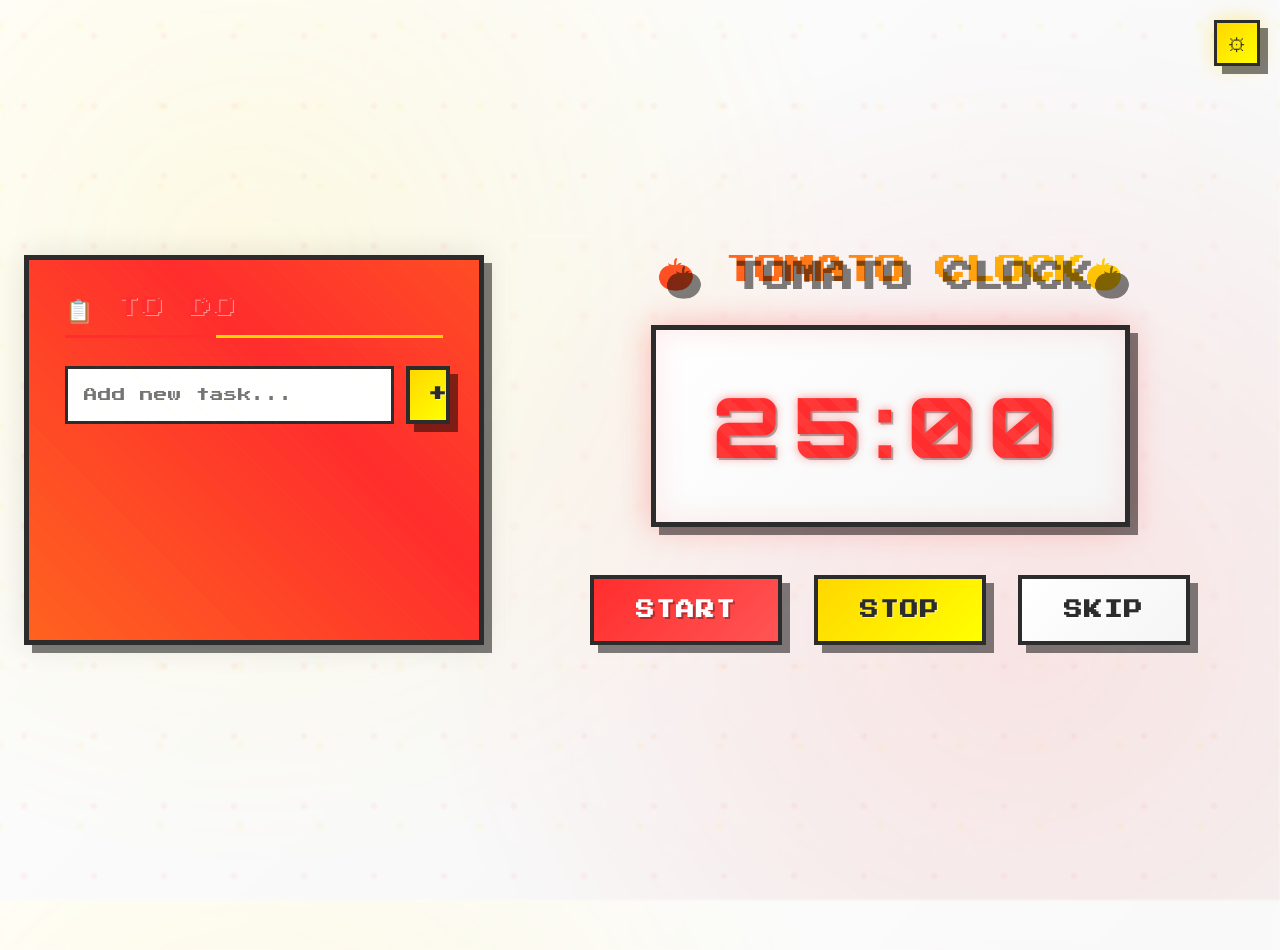
==== commit d9aeb5dc: "UI change" ====
--- a/index.html
+++ b/index.html
@@ -174,8 +174,9 @@
         }
 
         .app-title {
-            font-size: 3.1rem;
-            margin-bottom: 36px;
+            font-size: 2.2rem;
+            margin-bottom: 32px;
+            padding: 0 72px;
             text-shadow: var(--pixel-shadow-large);
             animation: float 3s ease-in-out infinite, glow 2s ease-in-out infinite alternate;
             background: linear-gradient(45deg, var(--primary-red), var(--primary-yellow), var(--primary-red));
@@ -484,17 +485,17 @@
         /* 精美设置按钮 */
         .settings-trigger {
             position: fixed;
-            top: 30px;
-            right: 30px;
-            width: 70px;
-            height: 70px;
+            top: 20px;
+            right: 20px;
+            width: 46px;
+            height: 46px;
             background: linear-gradient(135deg, var(--primary-yellow), var(--bright-yellow));
-            border: 4px solid var(--dark-gray);
+            border: 3px solid var(--dark-gray);
             cursor: pointer;
             display: flex;
             align-items: center;
             justify-content: center;
-            font-size: 1.8rem;
+            font-size: 1.15rem;
             box-shadow: 
                 var(--pixel-shadow-large),
                 0 0 20px rgba(255, 215, 0, 0.4);
@@ -879,7 +880,8 @@
             }
 
             .app-title {
-                font-size: 2.4rem;
+                font-size: 1.9rem;
+                padding: 0 64px;
             }
         }
 
@@ -902,8 +904,9 @@
 
         @media (max-width: 768px) {
             .app-title {
-                font-size: 1.8rem;
+                font-size: 1.6rem;
                 margin-bottom: 22px;
+                padding: 0 56px;
             }
 
             .current-task-display {
@@ -934,8 +937,9 @@
 
         @media (max-width: 480px) {
             .app-title {
-                font-size: 1.6rem;
+                font-size: 1.4rem;
                 margin-bottom: 25px;
+                padding: 0 52px;
             }
 
             .timer-display {
@@ -973,11 +977,11 @@
             }
 
             .settings-trigger {
-                width: 60px;
-                height: 60px;
-                font-size: 1.5rem;
-                top: 20px;
-                right: 20px;
+                width: 40px;
+                height: 40px;
+                font-size: 1rem;
+                top: 14px;
+                right: 14px;
             }
         }
 
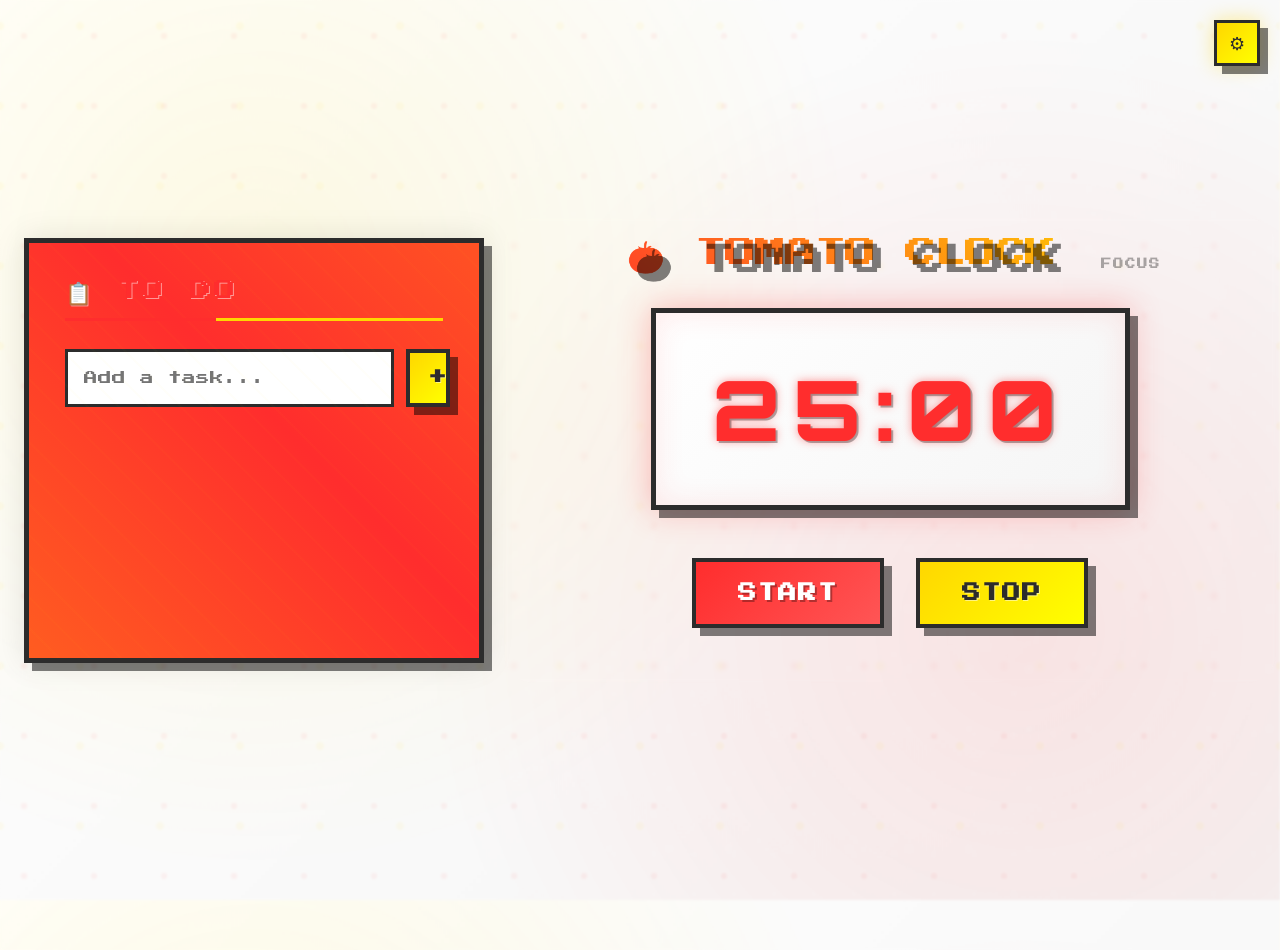
==== commit a19f77cb: "v2.0: Chrome Side Panel extension + updated demo - Convert from single HTML to Chrome Side Panel ext" ====
--- a/index.html
+++ b/index.html
@@ -1,9 +1,9 @@
 <!DOCTYPE html>
-<html lang="zh-CN">
+<html lang="en">
 <head>
     <meta charset="UTF-8">
     <meta name="viewport" content="width=device-width, initial-scale=1.0">
-    <title>🍅 TOMATO CLOCK🍅 - 像素番茄时钟</title>
+    <title>🍅 TOMATO CLOCK🍅 - Pixel Pomodoro Timer</title>
     <style>
         @import url('https://fonts.googleapis.com/css2?family=Press+Start+2P&display=swap');
         @import url('https://fonts.googleapis.com/css2?family=Orbitron:wght@400;700;900&display=swap');
@@ -96,7 +96,7 @@
             box-shadow: inset 0 0 120px rgba(255, 215, 0, 0.15);
         }
 
-        /* 像素装饰元素 */
+        /* Pixel Decoration */
         .pixel-bg {
             position: fixed;
             top: 0;
@@ -150,7 +150,7 @@
             z-index: -1;
         }
 
-        /* 主计时器区域 */
+        /* Main Timer Area */
         .main-timer {
             display: flex;
             flex-direction: column;
@@ -208,15 +208,25 @@
             100% { filter: drop-shadow(0 0 20px rgba(255, 215, 0, 0.6)); }
         }
 
+                .mode-label-demo {
+            font-family: 'Press Start 2P', cursive;
+            font-size: 0.65rem;
+            text-transform: uppercase;
+            letter-spacing: 2px;
+            opacity: 0.65;
+            vertical-align: middle;
+            margin-left: 8px;
+        }
+
         .current-task-display {
             display: none;
             max-width: 760px;
             margin: 0 20px 44px;
             padding: 18px 36px;
-            border: 4px solid var(--dark-gray);
-            background: var(--primary-yellow);
+            border: 4px solid rgba(255,255,255,0.3);
+            background: var(--primary-red);
             box-shadow: var(--pixel-shadow);
-            color: var(--dark-gray);
+            color: var(--pure-white);
             font-size: 1rem;
             letter-spacing: 1px;
             text-align: center;
@@ -228,12 +238,17 @@
             display: block;
         }
 
-        .work-mode .current-task-display {
-            background: var(--pure-white);
-            border-color: var(--pure-white);
-            color: var(--primary-red);
-            box-shadow: var(--glow-white);
-        }
+        .work-mode         .mode-label-demo {
+            font-family: 'Press Start 2P', cursive;
+            font-size: 0.65rem;
+            text-transform: uppercase;
+            letter-spacing: 2px;
+            opacity: 0.65;
+            vertical-align: middle;
+            margin-left: 8px;
+        }
+
+
 
         .timer-wrapper {
             position: relative;
@@ -260,6 +275,33 @@
             position: relative;
             overflow: hidden;
             animation: timerGlow 3s ease-in-out infinite alternate;
+            transition: opacity 0.3s, box-shadow 0.3s, background 0.3s;
+        }
+
+        .timer-display.is-running {
+            box-shadow: 
+                var(--pixel-shadow-large),
+                inset 0 0 30px rgba(255, 45, 45, 0.15),
+                0 0 40px rgba(255, 45, 45, 0.4),
+                0 0 80px rgba(255, 45, 45, 0.15) !important;
+        }
+
+        .work-mode .timer-display.is-running {
+            box-shadow: 
+                var(--pixel-shadow-large),
+                inset 0 0 30px rgba(255, 215, 0, 0.15),
+                0 0 50px rgba(255, 215, 0, 0.5),
+                0 0 100px rgba(255, 215, 0, 0.2) !important;
+        }
+
+        .short-break-mode .timer-display.is-running,
+        .long-break-mode .timer-display.is-running {
+            box-shadow: 
+                var(--pixel-shadow-large),
+                inset 0 0 30px rgba(255, 215, 0, 0.15),
+                0 0 50px rgba(255, 215, 0, 0.55),
+                0 0 100px rgba(255, 215, 0, 0.2) !important;
+        }
         }
 
         .timer-display::before {
@@ -352,7 +394,17 @@
             background-size: 400% 400%;
         }
 
-        /* 精美控制按钮 */
+        /* Controls */
+        .today-stats-demo {
+            font-family: 'Press Start 2P', cursive;
+            font-size: 0.55rem;
+            text-align: center;
+            opacity: 0.5;
+            margin-top: 20px;
+            padding-top: 14px;
+            border-top: 1px solid rgba(128,128,128,0.15);
+        }
+
         .controls {
             display: flex;
             gap: 32px;
@@ -482,7 +534,7 @@
             border-color: var(--pure-white);
         }
 
-        /* 精美设置按钮 */
+        /* Settings Button */
         .settings-trigger {
             position: fixed;
             top: 20px;
@@ -556,7 +608,7 @@
                 0 0 40px rgba(255, 255, 255, 0.8);
         }
 
-        /* 任务区域 */
+        /* Task Area */
         .task-section {
             width: 100%;
             max-width: none;
@@ -667,7 +719,7 @@
             50% { width: 80%; }
         }
 
-        /* 任务列表 */
+        /* Task List */
         .task-input-group {
             display: flex;
             gap: 12px;
@@ -788,7 +840,7 @@
             color: var(--primary-red);
         }
 
-        /* 设置模态框 */
+        /* Settings Modal */
         .settings-modal {
             position: fixed;
             top: 0;
@@ -865,7 +917,7 @@
             font-size: 0.8rem;
         }
 
-        /* 精美响应式设计 */
+        /* Responsive Design */
         @media (max-width: 1280px) {
             .container {
                 grid-template-columns: minmax(360px, 460px) minmax(0, 1fr);
@@ -909,7 +961,17 @@
                 padding: 0 56px;
             }
 
-            .current-task-display {
+                    .mode-label-demo {
+            font-family: 'Press Start 2P', cursive;
+            font-size: 0.65rem;
+            text-transform: uppercase;
+            letter-spacing: 2px;
+            opacity: 0.65;
+            vertical-align: middle;
+            margin-left: 8px;
+        }
+
+        .current-task-display {
                 font-size: 0.65rem;
                 padding: 12px 18px;
                 margin-bottom: 28px;
@@ -921,7 +983,17 @@
                 letter-spacing: 8px;
             }
 
-            .controls {
+            .today-stats-demo {
+            font-family: 'Press Start 2P', cursive;
+            font-size: 0.55rem;
+            text-align: center;
+            opacity: 0.5;
+            margin-top: 20px;
+            padding-top: 14px;
+            border-top: 1px solid rgba(128,128,128,0.15);
+        }
+
+        .controls {
                 gap: 20px;
             }
 
@@ -954,7 +1026,17 @@
                 letter-spacing: 1px;
             }
 
-            .controls {
+            .today-stats-demo {
+            font-family: 'Press Start 2P', cursive;
+            font-size: 0.55rem;
+            text-align: center;
+            opacity: 0.5;
+            margin-top: 20px;
+            padding-top: 14px;
+            border-top: 1px solid rgba(128,128,128,0.15);
+        }
+
+        .controls {
                 gap: 15px;
             }
 
@@ -1002,7 +1084,7 @@
             }
         }
 
-        /* 精美动画效果 */
+        /* Animations */
         @keyframes pulse {
             0% { transform: scale(1); }
             50% { transform: scale(1.05); }
@@ -1034,7 +1116,7 @@
             }
         }
 
-        /* 闪烁特效 */
+        /* Sparkle Effect */
         @keyframes sparkle {
             0%, 100% { opacity: 0; transform: scale(0); }
             50% { opacity: 1; transform: scale(1); }
@@ -1064,7 +1146,7 @@
             animation: slideIn 0.5s ease-out;
         }
 
-        /* 像素装饰点 */
+        /* Pixel Dots */
         .pixel-decoration {
             position: absolute;
             width: 8px;
@@ -1077,28 +1159,28 @@
 <body>
     <div class="pixel-bg"></div>
     
-    <!-- 设置按钮 -->
+    <!-- Settings Button -->
     <div class="settings-trigger" onclick="toggleSettings()">⚙</div>
 
     <div class="app-toast" id="appToast" role="status">
-        <span id="appToastText">Another task in progress.</span>
+        <span id="appToastText">A task is in progress.</span>
         <button class="mini-btn" type="button" onclick="pomodoro.hideToast()" title="Close">✕</button>
     </div>
 
     <div class="container">
-        <!-- 任务区域 -->
+        <!-- Task Area -->
         <div class="task-section">
             <div class="section-header">📋 TO DO</div>
             <div class="task-input-group">
-                <input type="text" class="pixel-input" id="taskInput" placeholder="Add new task...">
-                <button class="pixel-btn btn-secondary" onclick="addTask()" style="padding: 16px 18px;">+</button>
+                <input type="text" class="pixel-input" id="taskInput" placeholder="Add a task...">
+                <button class="pixel-btn btn-secondary" id="addTaskBtn" style="padding: 16px 18px;">+</button>
             </div>
             <div id="taskList"></div>
         </div>
 
-        <!-- 主计时器区域 -->
+        <!-- Main Timer Area -->
         <div class="main-timer">
-            <h1 class="app-title">🍅 TOMATO CLOCK🍅</h1>
+            <h1 class="app-title">🍅 TOMATO CLOCK <span class="mode-label-demo" id="modeLabel">FOCUS</span></h1>
             <div class="current-task-display" id="currentTaskDisplay"></div>
             
             <div class="timer-wrapper">
@@ -1108,12 +1190,13 @@
             <div class="controls">
                 <button class="pixel-btn btn-primary" id="startPauseBtn" onclick="toggleTimer()">START</button>
                 <button class="pixel-btn btn-secondary" onclick="resetTimer()">STOP</button>
-                <button class="pixel-btn btn-tertiary" onclick="skipTimer()">SKIP</button>
+                
             </div>
+            <div class="today-stats-demo" id="todayStats"></div>
         </div>
     </div>
 
-    <!-- 设置模态框 -->
+    <!-- Settings Modal -->
     <div class="settings-modal" id="settingsModal">
         <div class="settings-panel">
             <h2 class="section-header" style="border: none; text-align: center; margin-bottom: 30px;">⚙️ SETTINGS</h2>
@@ -1172,17 +1255,17 @@
     </div>
 
     <script>
-        // 番茄时钟核心类
+        // Pomodoro Timer Core Class
         class PixelPomodoro {
             constructor() {
-                // 计时器状态
+                // Timer State
                 this.isRunning = false;
                 this.isPaused = false;
                 this.currentMode = 'work'; // 'work', 'shortBreak', 'longBreak'
-                this.timeLeft = 25 * 60; // 秒
+                this.timeLeft = 25 * 60; // seconds
                 this.timerId = null;
                 
-                // 设置配置
+                // Settings Config
                 this.config = {
                     workDuration: 25,
                     shortBreakDuration: 5,
@@ -1196,11 +1279,13 @@
                 this.autoStartTimeout = null;
                 this.toastTimeout = null;
                 
-                // 任务管理
+                // Task Management
                 this.tasks = [];
                 this.currentTaskId = null;
-                
-                // 初始化应用
+                this.quickTaskCycle = 0;
+                this.todayStats = { date: '', count: 0, totalMinutes: 0 };
+                
+                // Initialize
                 this.init();
             }
 
@@ -1228,23 +1313,20 @@
                                 this.resetTimer();
                             }
                             break;
-                        case 's':
-                            if (e.ctrlKey) {
-                                e.preventDefault();
-                                this.skipTimer();
-                            }
-                            break;
                     }
                 });
             }
 
-            // 计时器控制
+            // Timer Controls
             toggleTimer() {
                 if (this.isRunning) {
                     this.pauseTimer();
-                } else {
-                    this.startTimer();
-                }
+                    return;
+                }
+                if (!this.getCurrentTask()) {
+                    this.quickCreateTask();
+                }
+                this.startTimer();
             }
 
             startTimer() {
@@ -1252,6 +1334,7 @@
                 this.isPaused = false;
                 clearInterval(this.timerId);
                 clearTimeout(this.autoStartTimeout);
+                this._updateTimerRunningClass(true);
                 
                 this.timerId = setInterval(() => {
                     this.timeLeft--;
@@ -1272,9 +1355,28 @@
                 this.isPaused = true;
                 clearInterval(this.timerId);
                 clearTimeout(this.autoStartTimeout);
-                
+                this._updateTimerRunningClass(false);
                 document.getElementById('startPauseBtn').textContent = 'START';
-                document.title = '⏸️ TOMATO CLOCK🍅 - PAUSED';
+                document.title = '\u23f8\ufe0f TOMATO CLOCK\ud83c\udf45 - PAUSED';
+            }
+
+            updateModeLabel() {
+                const modeNames = { work: 'FOCUS', shortBreak: 'SHORT BREAK', longBreak: 'LONG BREAK' };
+                const el = document.getElementById('modeLabel');
+                if (el) el.textContent = modeNames[this.currentMode] || this.currentMode.toUpperCase();
+            }
+
+            updateStats() {
+                const el = document.getElementById('todayStats');
+                if (el) el.textContent = 'Today: ' + this.todayStats.count + ' \ud83c\udf45 \u00b7 ' + this.todayStats.totalMinutes + ' min';
+            }
+
+            _updateTimerRunningClass(running) {
+                const timer = document.getElementById('timerDisplay');
+                if (timer) {
+                    if (running) timer.classList.add('is-running');
+                    else timer.classList.remove('is-running');
+                }
             }
 
             resetTimer() {
@@ -1285,29 +1387,30 @@
                 
                 this.timeLeft = this.getCurrentDuration() * 60;
                 this.updateDisplay();
+                this._updateTimerRunningClass(false);
                 
                 document.getElementById('startPauseBtn').textContent = 'START';
-                document.title = '🍅 TOMATO CLOCK🍅 - 像素番茄时钟';
-            }
-
-            skipTimer() {
-                this.completeTimer({ skipped: true });
-            }
-
-            completeTimer({ skipped = false } = {}) {
+                document.title = '\ud83c\udf45 TOMATO CLOCK\ud83c\udf45 - \u50cf\u7d20\u756a\u8304\u65f6\u949f';
+            }
+
+
+            completeTimer() {
                 const finishedMode = this.currentMode;
 
                 this.isRunning = false;
                 this.isPaused = false;
                 clearInterval(this.timerId);
                 clearTimeout(this.autoStartTimeout);
+                this._updateTimerRunningClass(false);
                 
                 this.playAlert();
                 this.showNotification();
                 this.showVisualFeedback();
 
-                if (finishedMode === 'work' && !skipped) {
+                if (finishedMode === 'work') {
                     this.completedWorkCount += 1;
+                    this.todayStats.count += 1;
+                    this.todayStats.totalMinutes += this.config.workDuration;
                     this.completeCurrentTask();
                 }
                 
@@ -1337,6 +1440,8 @@
                 this.timeLeft = this.getCurrentDuration() * 60;
                 this.updateDisplay();
                 this.updateBodyMode();
+                this.updateModeLabel();
+                this.updateStats();
                 this.updatePageTitle();
                 document.getElementById('startPauseBtn').textContent = 'START';
             }
@@ -1350,7 +1455,7 @@
                 }
             }
 
-            // 显示更新
+            // Display Update
             updateDisplay() {
                 const minutes = Math.floor(this.timeLeft / 60);
                 const seconds = this.timeLeft % 60;
@@ -1379,13 +1484,13 @@
                 } else if (this.isPaused) {
                     document.title = '⏸️ TOMATO CLOCK🍅 - PAUSED';
                 } else {
-                    document.title = '🍅 TOMATO CLOCK🍅 - 像素番茄时钟';
-                }
-            }
-
-
-
-            // 提醒功能
+                    document.title = '🍅 TOMATO CLOCK';
+                }
+            }
+
+
+
+            // Notifications
             playAlert() {
                 if (!this.config.sound) return;
                 
@@ -1407,16 +1512,16 @@
                     oscillator.start(audioContext.currentTime);
                     oscillator.stop(audioContext.currentTime + 0.5);
                 } catch (e) {
-                    console.log('音频播放失败:', e);
+                    console.log('Audio playback failed:', e);
                 }
             }
 
             showNotification() {
                 if (Notification.permission === 'granted') {
                     const messages = {
-                        'work': '🍅 专注时间结束！休息一下吧！',
-                        'shortBreak': '☕ 短休息结束！继续专注工作！',
-                        'longBreak': '🌴 长休息结束！开始新的工作周期！'
+                        'work': '🍅 Focus session complete! Take a break!',
+                        'shortBreak': '☕ Short break over! Back to focus!',
+                        'longBreak': '🌴 Long break over! Start a new session!'
                     };
                     
                     new Notification('TOMATO CLOCK🍅', {
@@ -1435,7 +1540,7 @@
                 }, 1500);
             }
 
-            // 任务管理
+            // Task Management
             escapeHtml(text) {
                 const div = document.createElement('div');
                 div.textContent = text;
@@ -1460,6 +1565,14 @@
 
             isSessionActive() {
                 return this.isRunning || this.isPaused;
+            }
+
+            quickCreateTask() {
+                const cycle = (this.quickTaskCycle % 5) + 1;
+                const name = '🍅'.repeat(cycle);
+                this.quickTaskCycle++;
+                this.saveData();
+                this.addTask(name);
             }
 
             addTask(text = null) {
@@ -1499,12 +1612,44 @@
                 this.renderTasks();
             }
 
+            completeTask(id) {
+                const task = this.tasks.find(t => t.id === id);
+                if (!task || task.completed) return;
+                task.completed = true;
+                task.isCurrent = false;
+                if (this.currentTaskId === id) {
+                    const next = this.getNextIncompleteTask();
+                    this.setActiveTask(next ? next.id : null);
+                }
+                this.saveData();
+                this.renderTasks();
+                this.updateCurrentTaskDisplay();
+            }
+
+            editTask(id) {
+                const task = this.tasks.find(t => t.id === id);
+                if (!task || task.completed) return;
+                const newText = prompt('Edit task', task.text);
+                if (newText !== null && newText.trim() !== '') {
+                    task.text = newText.trim();
+                    this.saveData();
+                    this.renderTasks();
+                    this.updateCurrentTaskDisplay();
+                }
+            }
+
+            clearCompletedTasks() {
+                this.tasks = this.tasks.filter(t => !t.completed);
+                this.saveData();
+                this.renderTasks();
+            }
+
             selectTask(id) {
                 const task = this.tasks.find(item => item.id === id);
                 if (!task || task.completed || task.id === this.currentTaskId) return;
 
                 if (this.isSessionActive()) {
-                    this.showToast('Another task in progress.');
+                    this.showToast('A task is in progress.');
                     return;
                 }
 
@@ -1562,7 +1707,7 @@
                     taskElement.innerHTML = `
                         <span class="task-text">${task.completed ? '✓ ' : ''}${this.escapeHtml(task.text)}</span>
                         <div class="task-actions">
-                            <button class="mini-btn" type="button" onclick="event.stopPropagation(); pomodoro.removeTask(${task.id})" title="删除任务">
+                            <button class="mini-btn" type="button" onclick="event.stopPropagation(); pomodoro.removeTask(${task.id})" title="Delete task">
                                 ✕
                             </button>
                         </div>
@@ -1588,7 +1733,7 @@
                 display.classList.add('is-visible');
             }
 
-            // 设置管理
+            // Settings
             loadSettings() {
                 Object.keys(this.config).forEach(key => {
                     const element = document.getElementById(key === 'autoStart' ? 'autoStartCheck' : 
@@ -1614,13 +1759,19 @@
                 toggleSettings();
             }
 
-            // 数据持久化
+            // Data Persistence
             saveData() {
+                const todayStr = new Date().toDateString();
+                if (this.todayStats.date !== todayStr) {
+                    this.todayStats = { date: todayStr, count: this.todayStats.count, totalMinutes: this.todayStats.totalMinutes };
+                }
                 const data = {
                     config: this.config,
                     tasks: this.tasks,
                     currentTaskId: this.currentTaskId,
-                    completedWorkCount: this.completedWorkCount
+                    completedWorkCount: this.completedWorkCount,
+                    todayStats: this.todayStats,
+                    quickTaskCycle: this.quickTaskCycle
                 };
                 localStorage.setItem('pixelPomodoro', JSON.stringify(data));
             }
@@ -1633,7 +1784,14 @@
                     this.tasks = data.tasks || [];
                     this.currentTaskId = data.currentTaskId;
                     this.completedWorkCount = data.completedWorkCount || 0;
+                    this.quickTaskCycle = data.quickTaskCycle || 0;
                     this.setActiveTask(this.currentTaskId);
+                    if (data.todayStats) {
+                        const todayStr = new Date().toDateString();
+                        if (data.todayStats.date === todayStr) {
+                            this.todayStats = data.todayStats;
+                        }
+                    }
                 }
 
                 if (!this.getCurrentTask()) {
@@ -1646,15 +1804,15 @@
             }
         }
 
-        // 全局变量和函数
+        // Globals
         let pomodoro;
 
-        // 初始化应用
+        // Initialize
         document.addEventListener('DOMContentLoaded', () => {
             pomodoro = new PixelPomodoro();
         });
 
-        // 全局函数（HTML调用）
+        // Global Functions（HTML）
         function toggleTimer() {
             pomodoro.toggleTimer();
         }
@@ -1663,9 +1821,6 @@
             pomodoro.resetTimer();
         }
 
-        function skipTimer() {
-            pomodoro.skipTimer();
-        }
 
         function addTask() {
             pomodoro.addTask();
@@ -1694,26 +1849,31 @@
             pomodoro.saveData();
         }
 
-        // 点击模态框外部关闭
+        // Close modal on outside click
         document.getElementById('settingsModal').addEventListener('click', (e) => {
             if (e.target === e.currentTarget) {
                 toggleSettings();
             }
         });
 
-        // 任务输入回车添加
+        // Task input: Enter to add
         document.getElementById('taskInput').addEventListener('keypress', (e) => {
             if (e.key === 'Enter') {
-                addTask();
+                pomodoro.addTask();
             }
         });
 
-        // 页面可见性变化处理
+        document.getElementById('addTaskBtn').addEventListener('click', () => {
+            pomodoro.addTask();
+        });
+
+        // Page visibility handler
         document.addEventListener('visibilitychange', () => {
             if (pomodoro && pomodoro.isRunning) {
                 pomodoro.updatePageTitle();
             }
         });
     </script>
+
 </body>
 </html> 
